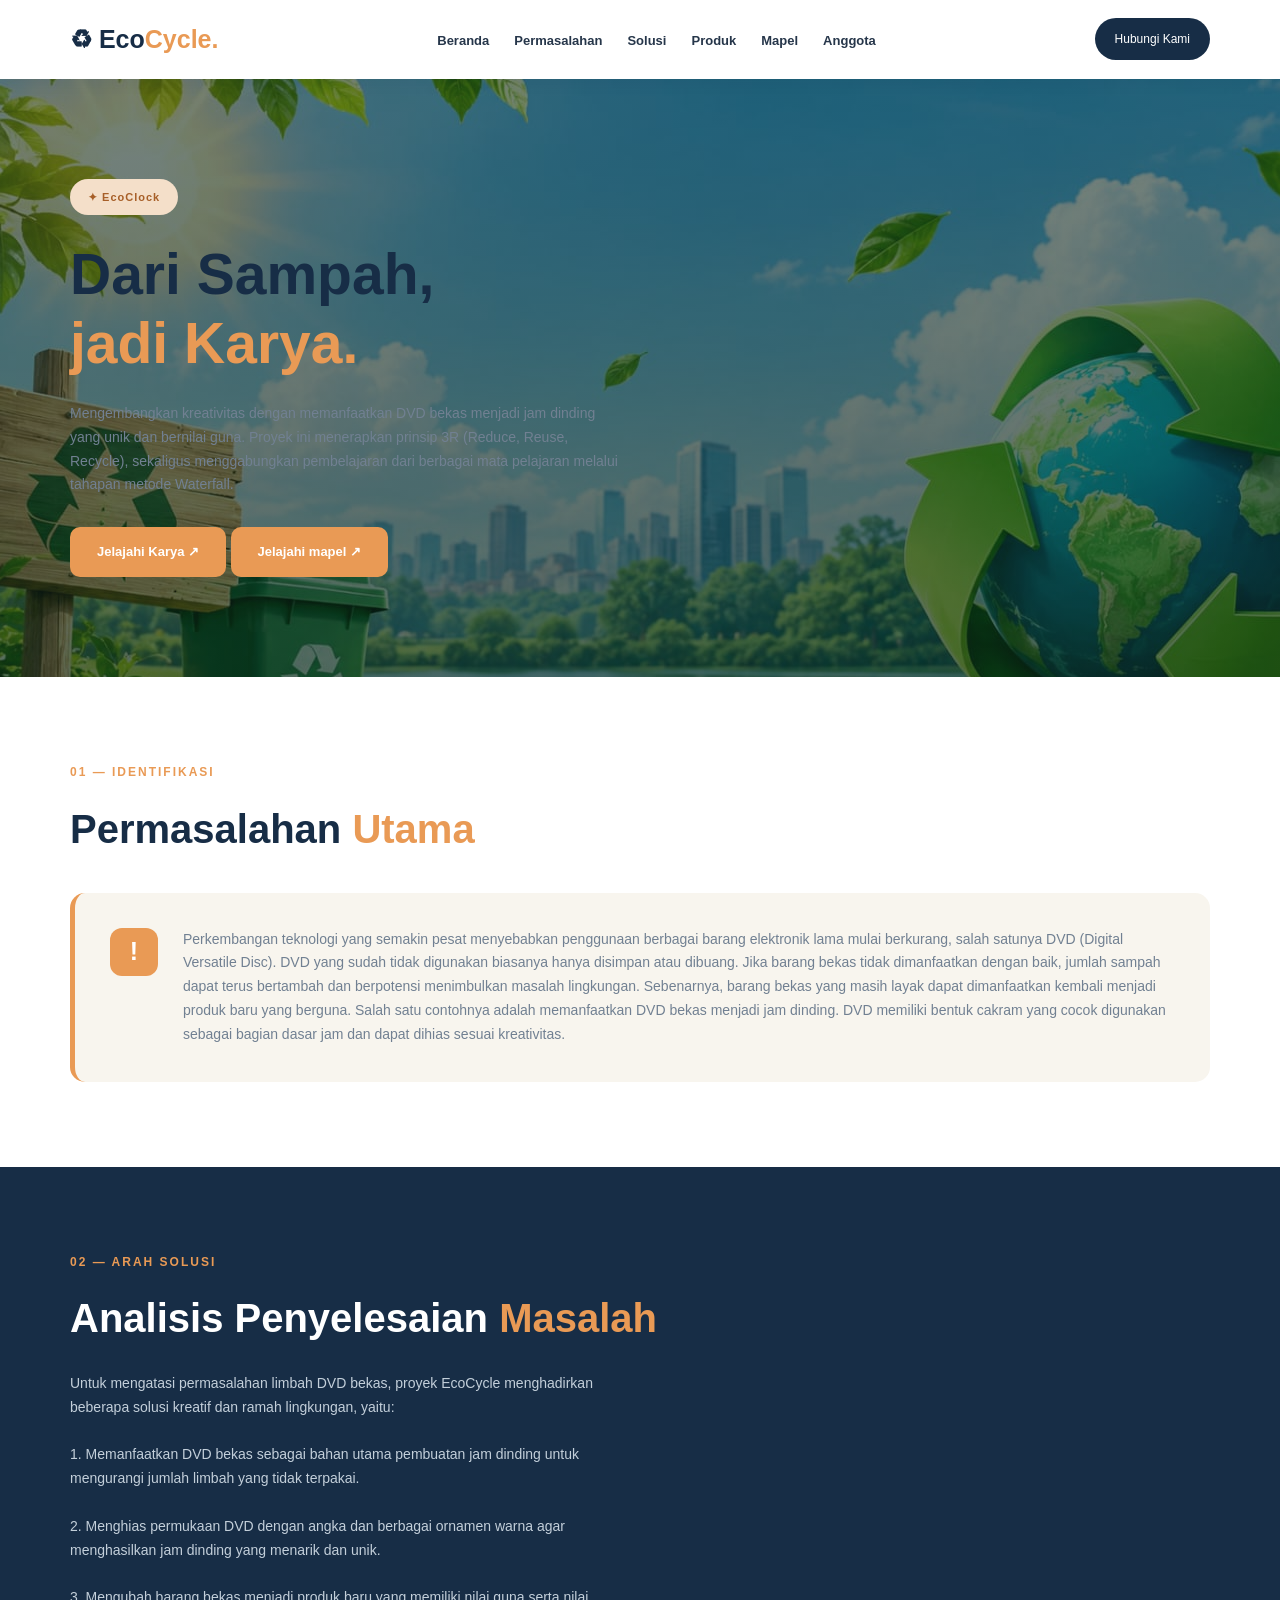
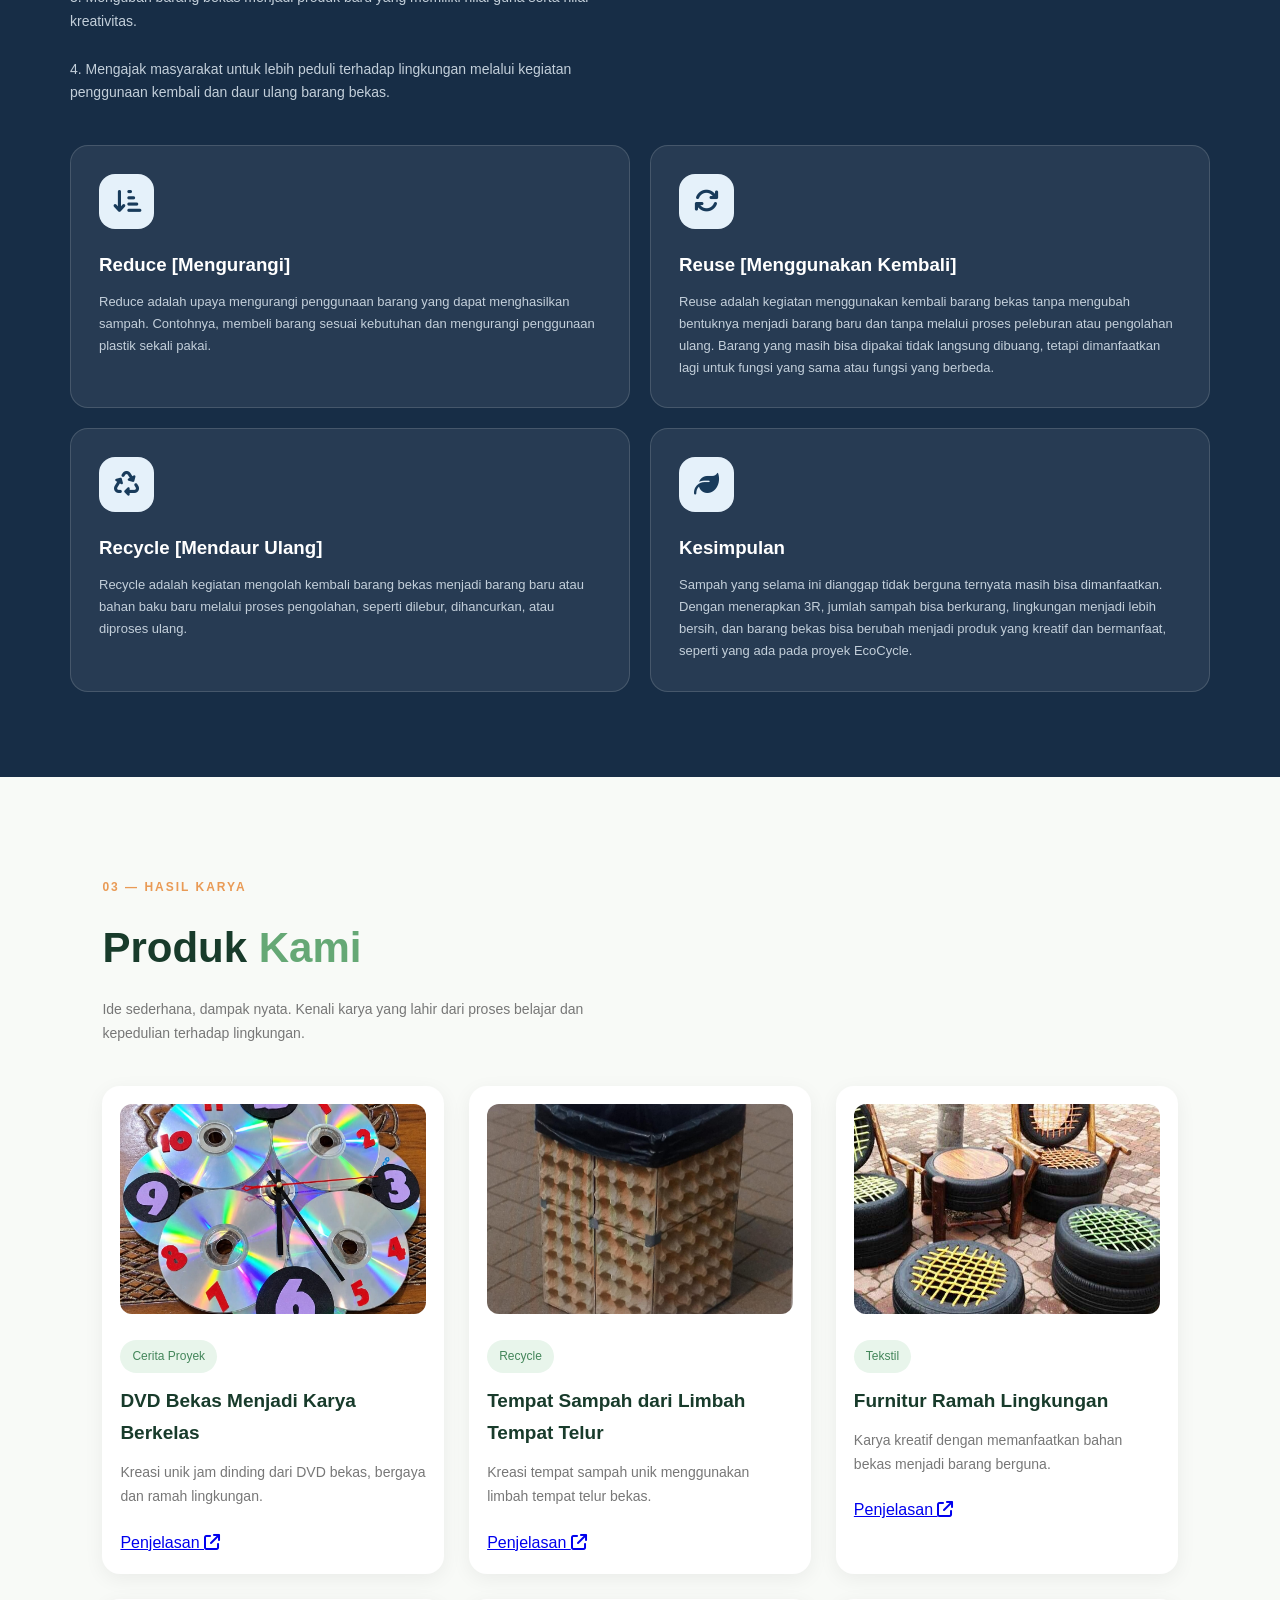
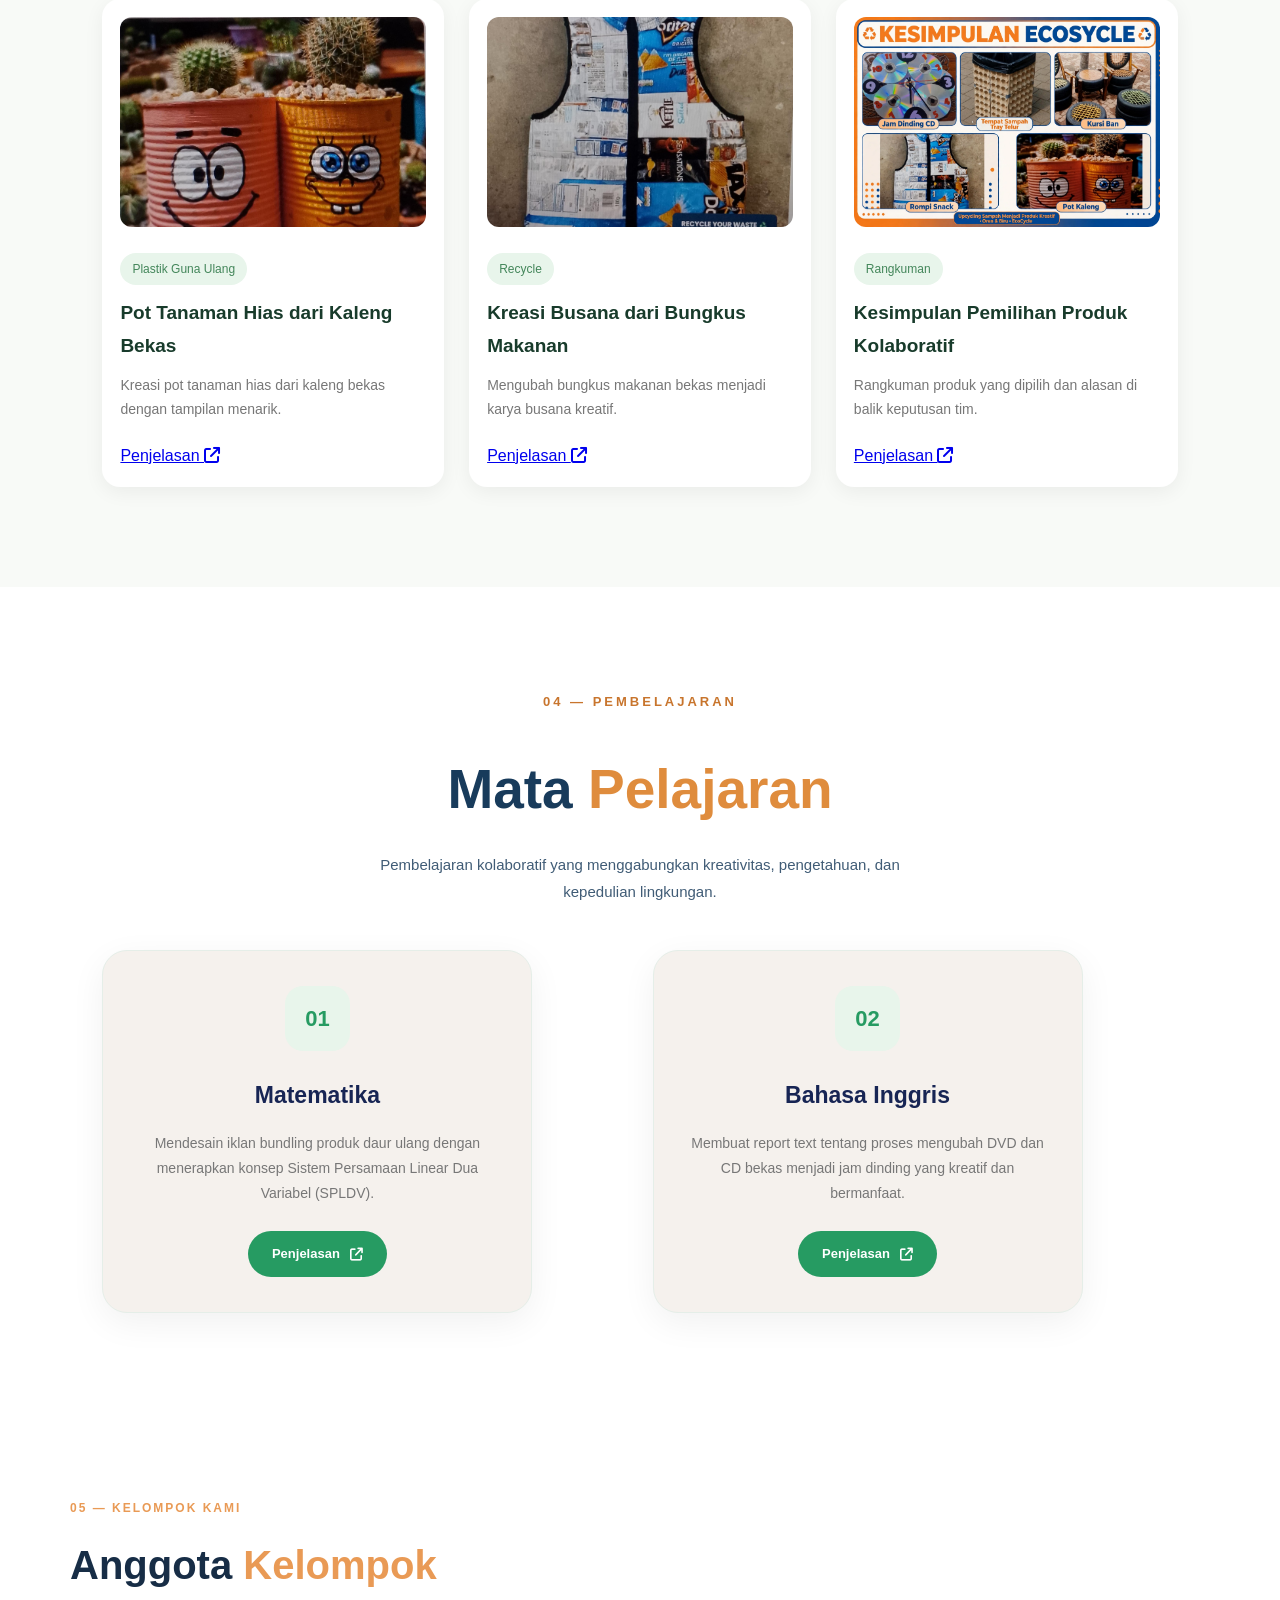
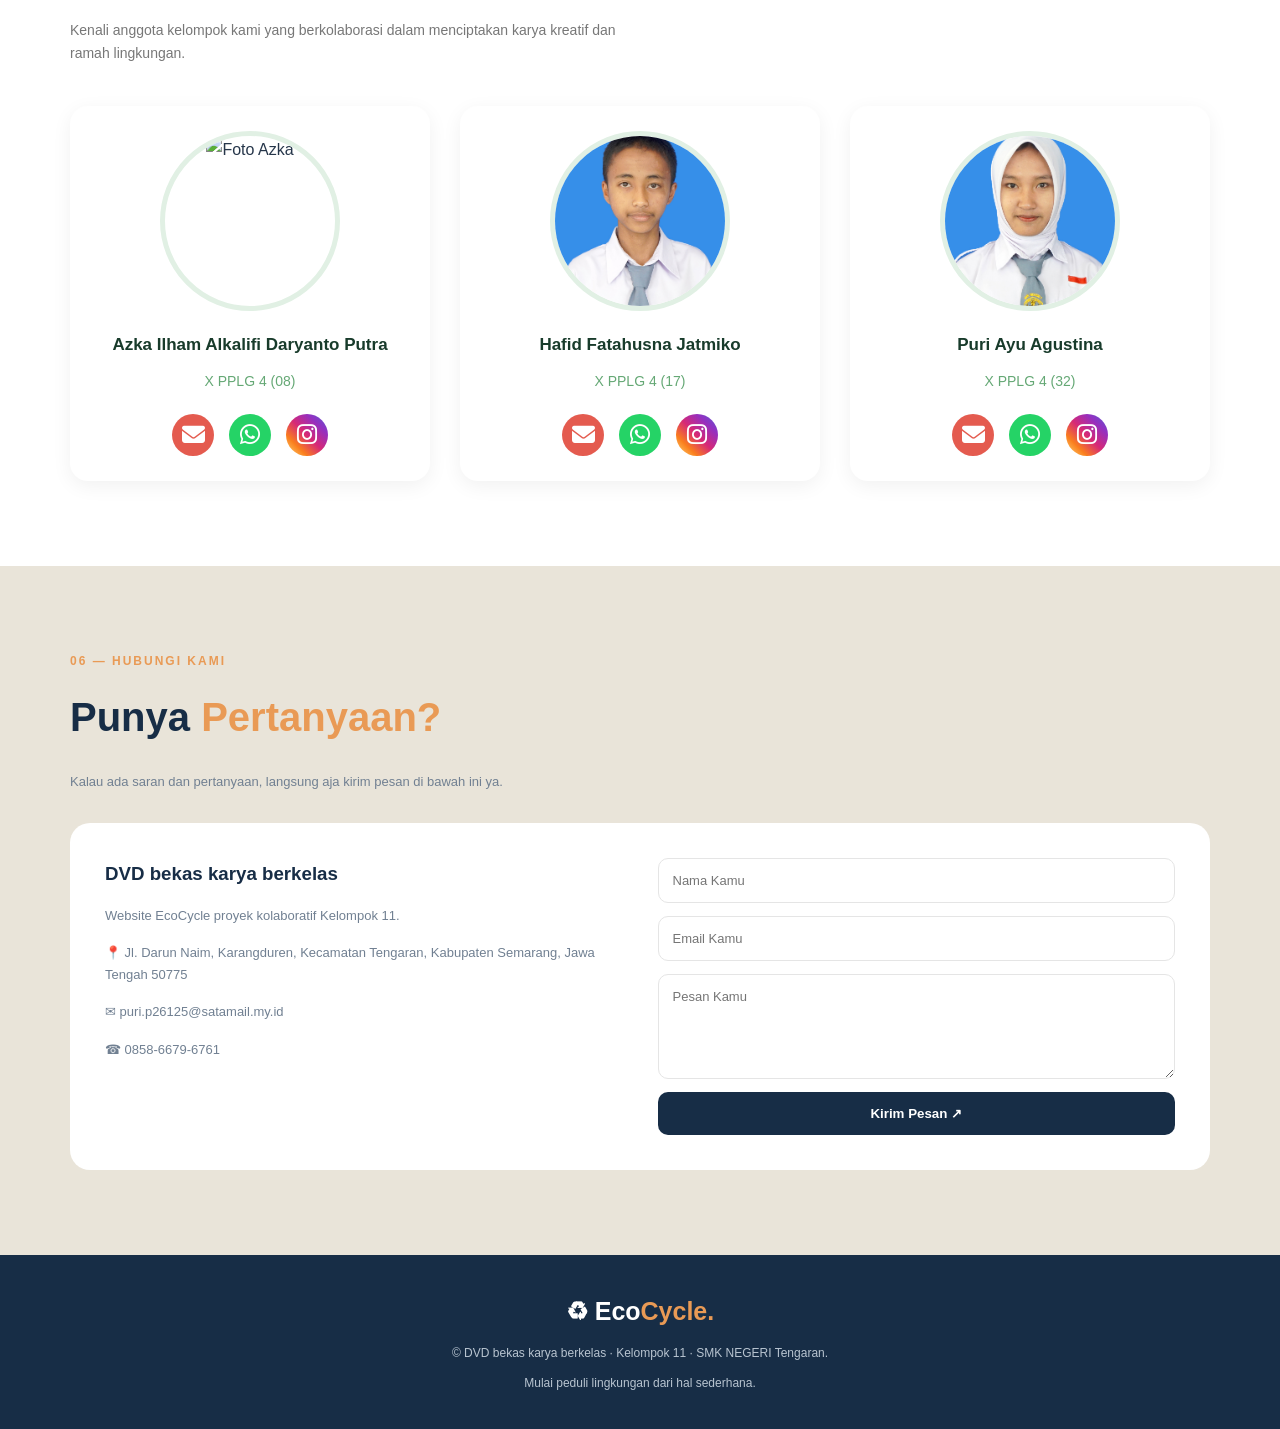
==== index.html @ 14d8d37d "Update index.html" ====
<!DOCTYPE html>
<html lang="en">
<head>
    <meta charset="UTF-8">
    <meta name="viewport" content="width=device-width, initial-scale=1.0">
    <title>Document</title>
</head>
<body background="WhatsApp Image 2026-11-06 at 11.46.19.jpeg" alt="gambar">
   
    <meta charset="UTF-8">
    <meta name="viewport" content="width=device-width, initial-scale=1.0">
    <title>kelompok 11</title>
    <link rel="stylesheet" href="style.css">
</head>

    <!-- NAVBAR -->
    <header>
        <nav class="navbar">
            <a href="#" class="logo">♻ Eco<span>Cycle.</span></a>

            <ul class="nav-links">
                <li><a href="#beranda">Beranda</a></li>
                <li><a href="#masalah">Permasalahan</a></li>
                <li><a href="#solusi">Solusi</a></li>
                <li><a href="#produk">Produk</a></li>
                <li><a href="#mapel">Mapel</a></li>
                <li><a href="#anggota">Anggota</a></li>
            </ul>
            <a href="#kontak" class="nav-button">Hubungi Kami</a>
        </nav>
    </header>

    <!-- HERO -->
    <section class="hero" id="beranda">
        <div class="hero-text">
            <span class="tag">✦ EcoClock</span>

            <h1>Dari Sampah,<br>
                <span>jadi Karya.</span>
            </h1>

            <p>
               Mengembangkan kreativitas dengan memanfaatkan DVD bekas menjadi jam dinding yang unik dan bernilai guna. Proyek ini menerapkan prinsip 3R (Reduce, Reuse, Recycle), sekaligus menggabungkan pembelajaran dari berbagai mata pelajaran melalui tahapan metode Waterfall. 
            </p>

            <a href="#produk" class="main-button">Jelajahi Karya ↗</a>
            <a href="#mapel" class="main-button">Jelajahi mapel ↗</a>
        </div>
    </section>

    <!-- PERMASALAHAN -->
    <section class="problem section" id="masalah">
        <div class="section-label">01 — IDENTIFIKASI</div>
        <h2>Permasalahan <span>Utama</span></h2>

        <div class="problem-box">
        <div class="problem-number">!</div>
            <div>
                <p>
                 Perkembangan teknologi yang semakin pesat menyebabkan penggunaan berbagai barang elektronik lama mulai berkurang, salah satunya DVD (Digital Versatile Disc). DVD yang sudah tidak digunakan biasanya hanya disimpan atau dibuang. Jika barang bekas tidak dimanfaatkan dengan baik, jumlah sampah dapat terus bertambah dan berpotensi menimbulkan masalah lingkungan.
                Sebenarnya, barang bekas yang masih layak dapat dimanfaatkan kembali menjadi produk baru yang berguna. Salah satu contohnya adalah memanfaatkan DVD bekas menjadi jam dinding. DVD memiliki bentuk cakram yang cocok digunakan sebagai bagian dasar jam dan dapat dihias sesuai kreativitas.
                </p>
            </div>
        </div>
    </section>

    

<!-- ANALISIS SOLUSI -->
<section class="solution section" id="solusi">

    <div class="section-label">02 — ARAH SOLUSI</div>

    <h2>Analisis Penyelesaian <span>Masalah</span></h2>

    <p class="section-description">
        Untuk mengatasi permasalahan limbah DVD bekas, proyek EcoCycle
        menghadirkan beberapa solusi kreatif dan ramah lingkungan, yaitu:
        <br><br>

        1. Memanfaatkan DVD bekas sebagai bahan utama pembuatan jam dinding
        untuk mengurangi jumlah limbah yang tidak terpakai.
        <br><br>

        2. Menghias permukaan DVD dengan angka dan berbagai ornamen
        warna agar menghasilkan jam dinding yang menarik dan unik.
        <br><br>

        3. Mengubah barang bekas menjadi produk baru yang memiliki
        nilai guna serta nilai kreativitas.
        <br><br>

        4. Mengajak masyarakat untuk lebih peduli terhadap lingkungan
        melalui kegiatan penggunaan kembali dan daur ulang barang bekas.
    </p>

    <div class="solution-grid">

        <!-- REDUCE -->
        <div class="solution-card">
    <div class="card-icon">
        <i class="fa-solid fa-arrow-down-short-wide"></i>
    </div>

            <h3>Reduce [Mengurangi]</h3>

            <p>
                Reduce adalah upaya mengurangi penggunaan barang
                yang dapat menghasilkan sampah. Contohnya, membeli
                barang sesuai kebutuhan dan mengurangi penggunaan
                plastik sekali pakai.
            </p>
        </div>

        <!-- REUSE -->
        <div class="solution-card">
            <div class="card-icon">
                <i class="fa-solid fa-arrows-rotate"></i>
            </div>

            <h3>Reuse [Menggunakan Kembali]</h3>

            <p>
                Reuse adalah kegiatan menggunakan kembali barang bekas
                tanpa mengubah bentuknya menjadi barang baru dan tanpa
                melalui proses peleburan atau pengolahan ulang.
                Barang yang masih bisa dipakai tidak langsung dibuang,
                tetapi dimanfaatkan lagi untuk fungsi yang sama
                atau fungsi yang berbeda.
            </p>
        </div>

        <!-- RECYCLE -->
        <div class="solution-card">
            <div class="card-icon">
                <i class="fa-solid fa-recycle"></i>
            </div>

            <h3>Recycle [Mendaur Ulang]</h3>

            <p>
                Recycle adalah kegiatan mengolah kembali barang bekas
                menjadi barang baru atau bahan baku baru melalui proses
                pengolahan, seperti dilebur, dihancurkan, atau diproses ulang.
            </p>
        </div>

        <!-- KESIMPULAN -->
        <div class="solution-card">
            <div class="card-icon">
                <i class="fa-solid fa-leaf"></i>
            </div>

            <h3>Kesimpulan</h3>

            <p>
                Sampah yang selama ini dianggap tidak berguna ternyata
                masih bisa dimanfaatkan. Dengan menerapkan 3R, jumlah
                sampah bisa berkurang, lingkungan menjadi lebih bersih,
                dan barang bekas bisa berubah menjadi produk yang kreatif
                dan bermanfaat, seperti yang ada pada proyek EcoCycle.
            </p>
        </div>

    </div>

</section>




<!DOCTYPE html>
<html lang="id">
<head>
    <meta charset="UTF-8">
    <meta name="viewport" content="width=device-width, initial-scale=1.0">

    <title>EcoCycle | Produk Kami</title>

    <link rel="stylesheet" href="style.css">

    <!-- Font Awesome -->
    <link rel="stylesheet" href="https://cdnjs.cloudflare.com/ajax/libs/font-awesome/6.5.0/css/all.min.css">
</head>

<body>

<!-- PRODUK -->
<section class="products section" id="produk">

    <div class="section-label">03 — HASIL KARYA</div>

    <h2>Produk <span>Kami</span></h2>

    <p class="section-description">
        Ide sederhana, dampak nyata. Kenali karya yang lahir
        dari proses belajar dan kepedulian terhadap lingkungan.
    </p>

    <div class="product-grid">

        <!-- PRODUK 1 -->
        <div class="product-card">
            <img src="WhatsApp Image 2026-11-06 at 20.55.05.jpeg" alt="Jam dinding dari DVD bekas">

            <span class="product-category">Cerita Proyek</span>

            <h3>DVD Bekas Menjadi Karya Berkelas</h3>

            <p>
                Kreasi unik jam dinding dari DVD bekas,
                bergaya dan ramah lingkungan.
            </p>

            <a href="jam.html" class="product-link" title="Kunjungi halaman produk">Penjelasan
                <i class="fa-solid fa-arrow-up-right-from-square"></i>
            </a>
        </div>

        <!-- PRODUK 2 -->
        <div class="product-card">
            <img src="WhatsApp Image 2026-11-06 at 20.36.00.jpeg" alt="Tempat sampah dari tempat telur">

            <span class="product-category">Recycle</span>

            <h3>Tempat Sampah dari Limbah Tempat Telur</h3>

            <p>
                Kreasi tempat sampah unik menggunakan
                limbah tempat telur bekas.
            </p>

            <a href="tempat sampah.html" class="product-link" title="Kunjungi halaman produk">Penjelasan
                <i class="fa-solid fa-arrow-up-right-from-square"></i>
            </a>
        </div>

        <!-- PRODUK 3 -->
        <div class="product-card">
            <img src="images/furnitur.jpg" alt="Furnitur dari bahan bekas">

            <span class="product-category">Tekstil</span>

            <h3>Furnitur Ramah Lingkungan</h3>

            <p>
                Karya kreatif dengan memanfaatkan
                bahan bekas menjadi barang berguna.
            </p>

            <a href="furnitur.html" class="product-link" title="Kunjungi halaman produk">Penjelasan
                <i class="fa-solid fa-arrow-up-right-from-square"></i>
            </a>
        </div>

        <!-- PRODUK 4 -->
        <div class="product-card">
            <img src="WhatsApp Image 2026-11-06 at 21.53.34 (1).jpeg" alt="Pot tanaman dari kaleng bekas">

            <span class="product-category">Plastik Guna Ulang</span>

            <h3>Pot Tanaman Hias dari Kaleng Bekas</h3>

            <p>
                Kreasi pot tanaman hias dari kaleng
                bekas dengan tampilan menarik.
            </p>

            <a href="pot tanaman.html" class="product-link" title="Kunjungi halaman produk">Penjelasan
                <i class="fa-solid fa-arrow-up-right-from-square"></i>
            </a>
        </div>

        <!-- PRODUK 5 -->
        <div class="product-card">
            <img src="WhatsApp Image 2026-11-06 at 22.29.59 (1).jpeg" alt="Busana dari bungkus makanan">

            <span class="product-category">Recycle</span>

            <h3>Kreasi Busana dari Bungkus Makanan</h3>

            <p>
                Mengubah bungkus makanan bekas
                menjadi karya busana kreatif.
            </p>

            <a href="busana.html" class="product-link" title="Kunjungi halaman produk">Penjelasan
                <i class="fa-solid fa-arrow-up-right-from-square"></i>
            </a>
        </div>

        <!-- PRODUK 6 -->
        <div class="product-card">
            <img src="images/kesimpulan.jpg" alt="Dokumentasi proyek EcoCycle">

            <span class="product-category">Rangkuman</span>

            <h3>Kesimpulan Pemilihan Produk Kolaboratif</h3>

            <p>
                Rangkuman produk yang dipilih dan
                alasan di balik keputusan tim.
            </p>

            <a href="kesimpulan.html" class="product-link" title="Kunjungi halaman produk">Penjelasan
                <i class="fa-solid fa-arrow-up-right-from-square"></i>
            </a>
        </div>

    </div>
</section>



<!-- MATA PELAJARAN -->
<section class="mapel section" id="mapel">

    <div class="pelajaran-container">

        <!-- HEADING -->
        <div class="heading">
            <span class="subheading">04 — PEMBELAJARAN</span>

            <h1>Mata <span>Pelajaran</span></h1>

            <p>
                Pembelajaran kolaboratif yang menggabungkan
                kreativitas, pengetahuan, dan kepedulian lingkungan.
            </p>
        </div>

        <!-- CARD CONTAINER -->
        <div class="card-container">

            <!-- MATEMATIKA -->
            <div class="mapel-card">

                <div class="mapel-number">01</div>

                <h2>Matematika</h2>

                <p>
                    Mendesain iklan bundling produk daur ulang
                    dengan menerapkan konsep Sistem Persamaan
                    Linear Dua Variabel (SPLDV).
                </p>

                <a href="matematika.html" class="mapel-link">
                    Penjelasan
                    <i class="fa-solid fa-arrow-up-right-from-square"></i>
                </a>

            </div>

            <!-- BAHASA INGGRIS -->
            <div class="mapel-card">

                <div class="mapel-number">02</div>

                <h2>Bahasa Inggris</h2>

                <p>
                    Membuat report text tentang proses mengubah
                    DVD dan CD bekas menjadi jam dinding
                    yang kreatif dan bermanfaat.
                </p>

                <a href="inggris.html" class="mapel-link">
                    Penjelasan
                    <i class="fa-solid fa-arrow-up-right-from-square"></i>
                </a>

            </div>

        </div>

    </div>

</section>


<!-- ANGGOTA -->
<section class="members section" id="anggota">

    <div class="section-label">05 — KELOMPOK KAMI</div>

    <h2>Anggota <span>Kelompok</span></h2>

    <p class="section-description">
        Kenali anggota kelompok kami yang berkolaborasi
        dalam menciptakan karya kreatif dan ramah lingkungan.
    </p>

    <div class="member-grid">

        <!-- ANGGOTA 1 -->
        <div class="member-card">

            <div class="member-photo">
                <img src="./azka.jpg" alt="Foto Azka">
            </div>

            <h3>Azka Ilham Alkalifi Daryanto Putra</h3>
            <p>X PPLG 4 (08)</p>

            <div class="social-links">

                <a href="mailto:azka@gmail.com"
                   class="email"
                   title="Email Azka">
                    <i class="fa-solid fa-envelope"></i>
                </a>

                <a href="https://wa.me/6285641175941"
                   class="whatsapp"
                   title="WhatsApp Azka"
                   target="_blank"
                   rel="noopener noreferrer">
                    <i class="fa-brands fa-whatsapp"></i>
                </a>

                <a href="https://www.instagram.com/akuuaska12?mdxt=YmxzNGJ6Zzh4bXNi"
                   class="instagram"
                   title="Instagram Azka"
                   target="_blank"
                   rel="noopener noreferrer">
                    <i class="fa-brands fa-instagram"></i>
                </a>

            </div>
        </div>


        <!-- ANGGOTA 2 -->
        <div class="member-card">

            <div class="member-photo">
                <img src="images/hafid.JPG" alt="Foto Hafid">
            </div>

            <h3>Hafid Fatahusna Jatmiko</h3>
            <p>X PPLG 4 (17)</p>

            <div class="social-links">

                <a href="mailto:hafid@gmail.com"
                   class="email"
                   title="Email Hafid">
                    <i class="fa-solid fa-envelope"></i>
                </a>

                <a href="https://wa.me/6285859626515"
                   class="whatsapp"
                   title="WhatsApp Hafid"
                   target="_blank"
                   rel="noopener noreferrer">
                    <i class="fa-brands fa-whatsapp"></i>
                </a>

                <a href="https://www.instagram.com/hafidfatahusnajatmiko?exln=MWllY2g5Z2g4djQwbg=="
                   class="instagram"
                   title="Instagram Hafid"
                   target="_blank"
                   rel="noopener noreferrer">
                    <i class="fa-brands fa-instagram"></i>
                </a>

            </div>
        </div>


        <!-- ANGGOTA 3 -->
        <div class="member-card">

            <div class="member-photo">
                <img src="images/puri.JPG" alt="Foto Puri">
            </div>

            <h3>Puri Ayu Agustina</h3>
            <p>X PPLG 4 (32)</p>

            <div class="social-links">

                <a href="mailto:puri@gmail.com"
                   class="email"
                   title="Email Puri">
                    <i class="fa-solid fa-envelope"></i>
                </a>

                <a href="https://wa.me/6285866796761"
                   class="whatsapp"
                   title="WhatsApp Puri"
                   target="_blank"
                   rel="noopener noreferrer">
                    <i class="fa-brands fa-whatsapp"></i>
                </a>

                <a href="https://www.instagram.com/puriiiay?xtok=MWh6dGZkZDZtbDB3eQ=="
                   class="instagram"
                   title="Instagram Puri"
                   target="_blank"
                   rel="noopener noreferrer">
                    <i class="fa-brands fa-instagram"></i>
                </a>

            </div>
        </div>

    </div>
</section>



    <!-- KONTAK -->
    <section class="contact section" id="kontak">
        <div class="section-label">06 — HUBUNGI KAMI</div>
        <h2>Punya <span>Pertanyaan?</span></h2>
        <p>
            Kalau ada saran dan pertanyaan, langsung aja kirim
            pesan di bawah ini ya.
        </p>

        <div class="contact-box">
            <div class="contact-info">
                <h3>DVD bekas karya berkelas</h3>
                <p>Website EcoCycle proyek kolaboratif Kelompok 11.</p>

                <p>📍 Jl. Darun Naim, Karangduren, Kecamatan Tengaran, Kabupaten Semarang, Jawa Tengah 50775</p>
                <p>✉ puri.p26125@satamail.my.id</p>
                <p>☎ 0858-6679-6761</p>
            </div>

            <form id="contactForm">
                <input type="text" placeholder="Nama Kamu" required>
                <input type="email" placeholder="Email Kamu" required>
                <textarea placeholder="Pesan Kamu" rows="5" required></textarea>
                <button type="submit">Kirim Pesan ↗</button>
            </form>
        </div>
    </section>

    <!-- FOOTER -->
    <footer>
        <a href="#" class="logo">♻ Eco<span>Cycle.</span></a>
        <p>© DVD bekas karya berkelas · Kelompok 11 · SMK NEGERI Tengaran.</p>
        <p>Mulai peduli lingkungan dari hal sederhana.</p>
    </footer>

    <script>
        document.getElementById("contactForm").addEventListener("submit", function(e) {
            e.preventDefault();
            alert("Terima kasih! Pesan kamu sudah diisi.");
        });
    </script>

</body>
</html>
---- style.css ----
/* RESET */
* {
    margin: 0;
    padding: 0;
    box-sizing: border-box;
    scroll-behavior: smooth;
}

:root {
    --navy: #172d46;
    --blue: #315b83;
    --orange: #e99a55;
    --cream: #f8f5ee;
    --white: #ffffff;
    --text: #26364a;
    --muted: #718092;
}

body {
  font-family: 'Poppins', sans-serif;

  background:
    linear-gradient(
      rgba(10, 35, 25, 0.55),
      rgba(10, 35, 25, 0.70)
    ),
    url("WhatsApp\ Image\ 2026-11-06\ at\ 11.46.19.jpeg");

  background-size: cover;
  background-position: center;
  background-repeat: no-repeat;
  background-attachment: fixed;

  color: var(--text);
  line-height: 1.7;
}


/* NAVBAR */
header {
    background: var(--white);
    position: sticky;
    top: 0;
    z-index: 100;
    box-shadow: 0 3px 15px #172d4610;
}

.navbar {
    max-width: 1200px;
    margin: auto;
    padding: 18px 30px;
    display: flex;
    align-items: center;
    justify-content: space-between;
}

.logo {
    font-size: 25px;
    font-weight: 800;
    color: var(--navy);
    text-decoration: none;
}

.logo span {
    color: var(--orange);
}

.nav-links {
    display: flex;
    gap: 25px;
    list-style: none;
}

.nav-links a {
    color: var(--text);
    text-decoration: none;
    font-size: 13px;
    font-weight: 600;
    transition: .3s;
}

.nav-links a:hover {
    color: var(--orange);
}

.nav-button {
    background: var(--navy);
    color: white;
    text-decoration: none;
    padding: 11px 20px;
    border-radius: 30px;
    font-size: 12px;
}

/* HERO */
.hero {
    max-width: 1200px;
    margin: auto;
    padding: 100px 30px;
    display: grid;
    grid-template-columns: 1.2fr 1fr;
    align-items: center;
    gap: 50px;
}

.tag {
    display: inline-block;
    background: #f4dfc9;
    color: #a75f28;
    padding: 9px 18px;
    border-radius: 30px;
    font-size: 11px;
    font-weight: 700;
    letter-spacing: 1px;
}

.hero h1 {
    font-size: clamp(35px, 5vw, 57px);
    line-height: 1.2;
    margin: 25px 0;
    color: var(--navy);
    font-weight: 800;
}

.hero h1 span,
.section h2 span {
    color: var(--orange);
}

.hero-text p {
    color: var(--muted);
    max-width: 550px;
    font-size: 14px;
    margin-bottom: 30px;
}

.main-button {
    display: inline-block;
    padding: 14px 27px;
    background: var(--orange);
    color: white;
    text-decoration: none;
    border-radius: 10px;
    font-size: 13px;
    font-weight: 700;
    transition: .3s;
}

.main-button:hover {
    background: var(--navy);
    transform: translateY(-3px);
}

.hero-image {
    height: 350px;
    background: linear-gradient(145deg, #315b83, #172d46);
    border-radius: 35px;
    position: relative;
    display: flex;
    align-items: center;
    justify-content: center;
    overflow: hidden;
}

.image-box {
    text-align: center;
    color: white;
    z-index: 2;
}

.image-icon {
    display: block;
    font-size: 100px;
    margin-bottom: 10px;
}

.image-box h3 {
    font-size: 25px;
}

.image-box p {
    color: #e8d8c7;
    font-size: 13px;
}

.circle {
    position: absolute;
    border-radius: 50%;
    border: 1px solid #ffffff30;
}

.circle-one {
    width: 300px;
    height: 300px;
    top: -120px;
    right: -70px;
}

.circle-two {
    width: 250px;
    height: 250px;
    bottom: -140px;
    left: -60px;
}

/* GENERAL SECTION */
.section {
    padding: 85px 30px;
}

.section-label {
    color: var(--orange);
    font-weight: 800;
    font-size: 12px;
    letter-spacing: 2px;
    margin-bottom: 12px;
}

.section h2 {
    font-size: clamp(28px, 4vw, 40px);
    color: var(--navy);
    margin-bottom: 20px;
}

.problem,
.products,
.members {
    background: var(--white);
}

.problem,
.solution,
.products,
.subjects,
.members,
.contact {
    padding-left: max(30px, calc((100% - 1140px) / 2));
    padding-right: max(30px, calc((100% - 1140px) / 2));
}

/* PROBLEM */
.problem-box {
    display: flex;
    align-items: flex-start;
    gap: 25px;
    background: #f8f5ee;
    padding: 35px;
    border-left: 5px solid var(--orange);
    border-radius: 15px;
    margin-top: 30px;
}

.problem-number {
    background: var(--orange);
    color: white;
    min-width: 48px;
    height: 48px;
    border-radius: 12px;
    display: grid;
    place-items: center;
    font-size: 25px;
    font-weight: 800;
}

.problem-box h3 {
    color: var(--navy);
    margin-bottom: 10px;
}

.problem-box p {
    color: var(--muted);
    font-size: 14px;
}

/* SOLUTION */
.solution {
    background: var(--navy);
}

.solution h2 {
    color: white;
}

.section-description {
    color: var(--muted);
    font-size: 14px;
    max-width: 650px;
    margin-bottom: 35px;
}

.solution .section-description {
    color: #c3cfda;
}

.solution-grid {
    display: grid;
    grid-template-columns: repeat(2, 1fr);
    gap: 20px;
}

.solution-card {
    background: #ffffff12;
    border: 1px solid #ffffff25;
    border-radius: 18px;
    padding: 28px;
    transition: .3s;
}

.solution-card:hover {
    background: #ffffff20;
    transform: translateY(-5px);
}

.card-icon {
    width: 55px;
    height: 55px;
    background: #e99a5530;
    border-radius: 15px;
    display: grid;
    place-items: center;
    font-size: 25px;
    margin-bottom: 20px;
}

.solution-card h3 {
    color: white;
    margin-bottom: 10px;
}

.solution-card p {
    color: #c3cfda;
    font-size: 13px;
}


/* PRODUK */
.products {
    padding: 100px 8%;
    background: #f8faf7;
}

.products h2 {
    font-size: 42px;
    margin: 15px 0;
    color: #183b2b;
}

.products h2 span {
    color: #65a875;
}

.section-description {
    max-width: 550px;
    color: #777;
    line-height: 1.7;
    margin-bottom: 40px;
}

/* GRID PRODUK */
.product-grid {
    display: grid;
    grid-template-columns: repeat(3, 1fr);
    gap: 25px;
}

/* CARD */
.product-card {
    background: white;
    padding: 18px;
    border-radius: 18px;
    overflow: hidden;
    box-shadow: 0 5px 20px rgba(0,0,0,0.06);
    transition: 0.3s ease;
}

.product-card:hover {
    transform: translateY(-8px);
    box-shadow: 0 12px 30px rgba(0,0,0,0.12);
}

/* GAMBAR */
.product-card img {
    width: 100%;
    height: 210px;
    object-fit: cover;
    border-radius: 12px;
    margin-bottom: 18px;
}

/* KATEGORI */
.product-category {
    display: inline-block;
    color: #43865a;
    background: #e8f5eb;
    padding: 6px 12px;
    border-radius: 20px;
    font-size: 12px;
    margin-bottom: 12px;
}

/* JUDUL */
.product-card h3 {
    color: #183b2b;
    font-size: 19px;
    margin-bottom: 12px;
}

/* DESKRIPSI */
.product-card p {
    color: #777;
    font-size: 14px;
    line-height: 1.7;
    margin-bottom: 20px;
}

/* TOMBOL */
.product-button {
    display: inline-block;
    text-decoration: none;
    background: #286b45;
    color: white;
    padding: 11px 20px;
    border-radius: 8px;
    font-size: 14px;
    transition: 0.3s;
}

.product-button:hover {
    background: #17482d;
}

/* RESPONSIVE */
@media (max-width: 900px) {
    .product-grid {
        grid-template-columns: repeat(2, 1fr);
    }
}

@media (max-width: 600px) {
    .product-grid {
        grid-template-columns: 1fr;
    }

    .products h2 {
        font-size: 32px;
    }
}




/* ==============================
   MATA PELAJARAN
============================== */

.mapel {
    width: 100%;
    padding: 100px 8%;
    background: #ffffff;
    position: relative;
}

/* CONTAINER */

.pelajaran-container {
    max-width: 1200px;
    margin: 0 auto;
}

/* HEADING */

.heading {
    text-align: center;
    margin-bottom: 55px;
}

.subheading {
    display: inline-block;
    color: #269b62;
    font-size: 13px;
    font-weight: 700;
    letter-spacing: 2px;
    margin-bottom: 15px;
}

.heading h1 {
    font-size: 42px;
    font-weight: 800;
    margin-bottom: 15px;
    color: #183b2b;
}

.heading h1 span {
    color: #269b62;
}

.heading p {
    max-width: 650px;
    margin: 0 auto;
    color: #777;
    font-size: 15px;
    line-height: 1.8;
}

/* CARD CONTAINER */

.card-container {
    display: flex;
    justify-content: center;
    align-items: stretch;
    gap: 30px;
    flex-wrap: wrap;
}

/* MAPEL CARD */

.mapel-card {
    width: 100%;
    max-width: 430px;
    padding: 40px 35px;
    background: #ffffff;
    border: 1px solid #e5eee8;
    border-radius: 20px;
    text-align: center;
    box-shadow: 0 10px 35px rgba(0, 0, 0, 0.06);
    transition: 0.3s ease;
}

.mapel-card:hover {
    transform: translateY(-8px);
    box-shadow: 0 15px 40px rgba(38, 155, 98, 0.12);
    border-color: #269b62;
}

/* NOMOR CARD */

.mapel-number {
    width: 65px;
    height: 65px;
    display: flex;
    align-items: center;
    justify-content: center;
    margin: 0 auto 25px;
    background: #e8f5eb;
    color: #269b62;
    border-radius: 18px;
    font-size: 22px;
    font-weight: 800;
}

/* JUDUL CARD */

.mapel-card h2 {
    font-size: 23px;
    font-weight: 700;
    margin-bottom: 15px;
    color: #183b2b;
}

/* DESKRIPSI */

.mapel-card p {
    color: #777;
    font-size: 14px;
    line-height: 1.8;
    margin-bottom: 25px;
}

/* TOMBOL */

.mapel-link {
    display: inline-flex;
    align-items: center;
    justify-content: center;
    gap: 10px;
    padding: 12px 24px;
    background: #269b62;
    color: white;
    text-decoration: none;
    border-radius: 30px;
    font-size: 13px;
    font-weight: 600;
    transition: 0.3s ease;
}

.mapel-link:hover {
    background: #187b4b;
    transform: translateY(-3px);
}

/* RESPONSIVE */

@media (max-width: 768px) {

    .mapel {
        padding: 70px 5%;
    }

    .heading h1 {
        font-size: 32px;
    }

    .card-container {
        gap: 20px;
    }

    .mapel-card {
        max-width: 100%;
        padding: 30px 25px;
    }
}

/* RESPONSIVE */

@media (max-width: 768px) {

    .mapel {
        padding: 70px 5%;
    }

    .heading h1 {
        font-size: 32px;
    }

    .card-container {
        gap: 20px;
    }

    .mapel-card {
        max-width: 100%;
        padding: 30px 25px;
    }

}


/* GRID ANGGOTA */
.member-grid {
    display: grid;
    grid-template-columns: repeat(3, 1fr);
    gap: 30px;
}

/* CARD ANGGOTA */
.member-card {
    background: white;
    padding: 25px 20px;
    text-align: center;
    border-radius: 18px;
    box-shadow: 0 5px 20px rgba(0,0,0,0.06);
    transition: 0.3s ease;
}

.member-card:hover {
    transform: translateY(-8px);
    box-shadow: 0 12px 30px rgba(0,0,0,0.12);
}

/* FOTO ANGGOTA */
.member-photo {
    width: 180px;
    height: 180px;
    margin: 0 auto 20px;
    border-radius: 50%;
    overflow: hidden;
    border: 5px solid #e1f0e4;
}

.member-photo img {
    width: 100%;
    height: 100%;
    object-fit: cover;
}

/* NAMA ANGGOTA */
.member-card h3 {
    color: #183b2b;
    font-size: 17px;
    margin-bottom: 10px;
}

/* KELAS */
.member-card p {
    color: #65a875;
    font-size: 14px;
}

/* RESPONSIVE */
@media (max-width: 900px) {
    .member-grid {
        grid-template-columns: repeat(2, 1fr);
    }
}

@media (max-width: 600px) {
    .member-grid {
        grid-template-columns: 1fr;
    }

    .members h2 {
        font-size: 32px;
    }
}


/* SOCIAL MEDIA ANGGOTA */
.social-links {
    display: flex;
    justify-content: center;
    align-items: center;
    gap: 15px;
    margin-top: 20px;
}

.social-links a {
    width: 42px;
    height: 42px;
    display: flex;
    justify-content: center;
    align-items: center;
    border-radius: 50%;
    text-decoration: none;
    font-size: 23px;
    color: white;
    transition: 0.3s ease;
}

/* EMAIL */
.social-links .email {
    background: #e45b4f;
}

/* WHATSAPP */
.social-links .whatsapp {
    background: #25D366;
}

/* INSTAGRAM */
.social-links .instagram {
    background: linear-gradient(
        45deg,
        #feda75,
        #fa7e1e,
        #d62976,
        #962fbf,
        #4f5bd5
    );
}

/* HOVER */
.social-links a:hover {
    transform: translateY(-5px) scale(1.1);
    box-shadow: 0 5px 15px rgba(0,0,0,0.15);
}


/* CONTACT */
.contact {
    background: #e9e4d9;
}

.contact > p {
    color: var(--muted);
    font-size: 13px;
    margin-bottom: 30px;
}

.contact-box {
    background: white;
    border-radius: 20px;
    padding: 35px;
    display: grid;
    grid-template-columns: 1fr 1fr;
    gap: 35px;
}

.contact-info h3 {
    color: var(--navy);
    margin-bottom: 15px;
}

.contact-info p {
    font-size: 13px;
    color: var(--muted);
    margin-bottom: 15px;
}

form {
    display: flex;
    flex-direction: column;
    gap: 13px;
}

form input,
form textarea {
    width: 100%;
    padding: 14px;
    border: 1px solid #e5e5e5;
    border-radius: 10px;
    outline: none;
    font-family: inherit;
    font-size: 13px;
}

form input:focus,
form textarea:focus {
    border-color: var(--orange);
}

form button {
    background: var(--navy);
    color: white;
    border: none;
    border-radius: 10px;
    padding: 14px;
    cursor: pointer;
    font-family: inherit;
    font-weight: 700;
    transition: .3s;
}

form button:hover {
    background: var(--orange);
}

/* FOOTER */
footer {
    background: var(--navy);
    text-align: center;
    padding: 35px 20px;
}

footer .logo {
    color: white;
}

footer p {
    color: #b8c4d0;
    font-size: 12px;
    margin-top: 10px;
}

/* RESPONSIVE HP */
@media (max-width: 768px) {

    .navbar {
        padding: 15px 20px;
        flex-wrap: wrap;
        gap: 15px;
    }

    .nav-links {
        order: 3;
        width: 100%;
        justify-content: center;
        gap: 15px;
        flex-wrap: wrap;
    }

    .nav-links a {
        font-size: 11px;
    }

    .nav-button {
        font-size: 10px;
        padding: 9px 13px;
    }

    .hero {
        grid-template-columns: 1fr;
        padding: 65px 22px;
        gap: 35px;
    }

    .hero-image {
        height: 270px;
    }

    .section {
        padding-top: 65px;
        padding-bottom: 65px;
    }

    .solution-grid,
    .product-grid,
    .subject-grid,
    .member-grid {
        grid-template-columns: 1fr;
    }

    .problem-box {
        padding: 22px;
        gap: 15px;
    }

    .contact-box {
        grid-template-columns: 1fr;
        padding: 25px;
    }

    .image-icon {
        font-size: 75px;
    }
}

@media (min-width: 769px) and (max-width: 1000px) {
    .product-grid {
        grid-template-columns: repeat(2, 1fr);
    }
}
/* BACKGROUND GRADASI */

.pelajaran {
    min-height: 100vh;
    padding: 100px 8%;
    position: relative;
    overflow: hidden;

    background: linear-gradient(
        135deg,
        #fff0d9 0%,
        #f5c99f 25%,
        #b8d8eb 60%,
        #183b5b 100%
    );
}

/* HIASAN BACKGROUND */

.pelajaran::before {
    content: "";
    position: absolute;
    width: 350px;
    height: 350px;
    background: rgba(255,255,255,0.22);
    border-radius: 50%;
    top: -120px;
    right: -80px;
    filter: blur(5px);
}

.pelajaran::after {
    content: "";
    position: absolute;
    width: 300px;
    height: 300px;
    background: rgba(233,149,69,0.25);
    border-radius: 50%;
    bottom: -120px;
    left: -100px;
    filter: blur(5px);
}

.pelajaran-container {
    max-width: 1150px;
    margin: auto;
    position: relative;
    z-index: 1;
}

/* JUDUL */

.heading {
    margin-bottom: 45px;
}

.subheading {
    color: #c8752d;
    font-size: 13px;
    font-weight: 800;
    letter-spacing: 3px;
}

.heading h1 {
    font-size: clamp(38px, 5vw, 55px);
    color: #183b5b;
    margin: 15px 0;
    font-weight: 800;
}

.heading h1 span {
    color: #df8c3d;
}

.heading p {
    max-width: 550px;
    color: #405c76;
    font-size: 15px;
    line-height: 1.8;
}

/* KARTU PELAJARAN */

.card-container {
    display: grid;
    grid-template-columns: repeat(2, 1fr);
    gap: 25px;
}

.card {
    background: rgba(255, 253, 248, 0.96);
    padding: 35px;
    border-radius: 24px;
    border: 1px solid rgba(255,255,255,0.8);
    box-shadow: 0 15px 35px rgba(24,59,91,0.13);
    transition: 0.35s ease;
    position: relative;
    overflow: hidden;
}

.card:hover {
    transform: translateY(-10px);
    box-shadow: 0 22px 40px rgba(24,59,91,0.22);
}

.card::after {
    content: "";
    position: absolute;
    width: 110px;
    height: 110px;
    background: #e5f1fa;
    border-radius: 50%;
    right: -40px;
    bottom: -45px;
}

/* BAGIAN ATAS KARTU */

.card-top {
    display: flex;
    justify-content: space-between;
    align-items: center;
    margin-bottom: 25px;
}

.card-number {
    color: #df8c3d;
    font-size: 38px;
    font-weight: 800;
}

.card-icon {
    width: 55px;
    height: 55px;
    display: grid;
    place-items: center;
    background: #e5f1fa;
    color: #183b5b;
    border-radius: 16px;
    font-size: 25px;
    font-weight: 800;
}

/* ISI KARTU */

.card h2 {
    color: #183b5b;
    font-size: 23px;
    margin-bottom: 12px;
}

.card p {
    color: #687987;
    font-size: 14px;
    line-height: 1.9;
    min-height: 80px;
}

/* LINK KARTU */

.card-link {
    display: inline-flex;
    align-items: center;
    gap: 12px;
    margin-top: 20px;
    color: #c8752d;
    text-decoration: none;
    font-weight: 800;
    font-size: 14px;
    position: relative;
    z-index: 2;
    transition: 0.3s;
}

.card-link span {
    font-size: 21px;
    color: #183b5b;
}

.card-link:hover {
    color: #183b5b;
    gap: 18px;
}

/* RESPONSIVE HP */

@media (max-width: 700px) {
    .pelajaran {
        padding: 65px 20px;
    }

    .card-container {
        grid-template-columns: 1fr;
    }

    .card {
        padding: 27px;
    }

    .heading h1 {
        font-size: 38px;
    }

    .card p {
        min-height: auto;
    }
}
.mapel-container {
    display: grid;
    grid-template-columns: repeat(2, 1fr);
    gap: 25px;
    width: 90%;
    margin: auto;
    align-items: stretch;
}

.mapel-card {
    background: #f5f1ed;
    padding: 35px;
    border-radius: 25px;
    min-height: 350px;
}

.mapel-card h1 {
    color: #d97706;
    font-size: 55px;
}

.mapel-card h2 {
    color: #172554;
}
#Kolaborasi {
    display: grid !important;
    grid-template-columns: repeat(2, minmax(0, 1fr)) !important;
    gap: 25px;
    align-items: stretch;
    width: 100%;
}

#Kolaborasi .mapel-card {
    width: 100% !important;
    box-sizing: border-box;
    margin: 0;
}
---- style.css ----
/* RESET */
* {
    margin: 0;
    padding: 0;
    box-sizing: border-box;
    scroll-behavior: smooth;
}

:root {
    --navy: #172d46;
    --blue: #315b83;
    --orange: #e99a55;
    --cream: #f8f5ee;
    --white: #ffffff;
    --text: #26364a;
    --muted: #718092;
}

body {
  font-family: 'Poppins', sans-serif;

  background:
    linear-gradient(
      rgba(10, 35, 25, 0.55),
      rgba(10, 35, 25, 0.70)
    ),
    url("WhatsApp\ Image\ 2026-11-06\ at\ 11.46.19.jpeg");

  background-size: cover;
  background-position: center;
  background-repeat: no-repeat;
  background-attachment: fixed;

  color: var(--text);
  line-height: 1.7;
}


/* NAVBAR */
header {
    background: var(--white);
    position: sticky;
    top: 0;
    z-index: 100;
    box-shadow: 0 3px 15px #172d4610;
}

.navbar {
    max-width: 1200px;
    margin: auto;
    padding: 18px 30px;
    display: flex;
    align-items: center;
    justify-content: space-between;
}

.logo {
    font-size: 25px;
    font-weight: 800;
    color: var(--navy);
    text-decoration: none;
}

.logo span {
    color: var(--orange);
}

.nav-links {
    display: flex;
    gap: 25px;
    list-style: none;
}

.nav-links a {
    color: var(--text);
    text-decoration: none;
    font-size: 13px;
    font-weight: 600;
    transition: .3s;
}

.nav-links a:hover {
    color: var(--orange);
}

.nav-button {
    background: var(--navy);
    color: white;
    text-decoration: none;
    padding: 11px 20px;
    border-radius: 30px;
    font-size: 12px;
}

/* HERO */
.hero {
    max-width: 1200px;
    margin: auto;
    padding: 100px 30px;
    display: grid;
    grid-template-columns: 1.2fr 1fr;
    align-items: center;
    gap: 50px;
}

.tag {
    display: inline-block;
    background: #f4dfc9;
    color: #a75f28;
    padding: 9px 18px;
    border-radius: 30px;
    font-size: 11px;
    font-weight: 700;
    letter-spacing: 1px;
}

.hero h1 {
    font-size: clamp(35px, 5vw, 57px);
    line-height: 1.2;
    margin: 25px 0;
    color: var(--navy);
    font-weight: 800;
}

.hero h1 span,
.section h2 span {
    color: var(--orange);
}

.hero-text p {
    color: var(--muted);
    max-width: 550px;
    font-size: 14px;
    margin-bottom: 30px;
}

.main-button {
    display: inline-block;
    padding: 14px 27px;
    background: var(--orange);
    color: white;
    text-decoration: none;
    border-radius: 10px;
    font-size: 13px;
    font-weight: 700;
    transition: .3s;
}

.main-button:hover {
    background: var(--navy);
    transform: translateY(-3px);
}

.hero-image {
    height: 350px;
    background: linear-gradient(145deg, #315b83, #172d46);
    border-radius: 35px;
    position: relative;
    display: flex;
    align-items: center;
    justify-content: center;
    overflow: hidden;
}

.image-box {
    text-align: center;
    color: white;
    z-index: 2;
}

.image-icon {
    display: block;
    font-size: 100px;
    margin-bottom: 10px;
}

.image-box h3 {
    font-size: 25px;
}

.image-box p {
    color: #e8d8c7;
    font-size: 13px;
}

.circle {
    position: absolute;
    border-radius: 50%;
    border: 1px solid #ffffff30;
}

.circle-one {
    width: 300px;
    height: 300px;
    top: -120px;
    right: -70px;
}

.circle-two {
    width: 250px;
    height: 250px;
    bottom: -140px;
    left: -60px;
}

/* GENERAL SECTION */
.section {
    padding: 85px 30px;
}

.section-label {
    color: var(--orange);
    font-weight: 800;
    font-size: 12px;
    letter-spacing: 2px;
    margin-bottom: 12px;
}

.section h2 {
    font-size: clamp(28px, 4vw, 40px);
    color: var(--navy);
    margin-bottom: 20px;
}

.problem,
.products,
.members {
    background: var(--white);
}

.problem,
.solution,
.products,
.subjects,
.members,
.contact {
    padding-left: max(30px, calc((100% - 1140px) / 2));
    padding-right: max(30px, calc((100% - 1140px) / 2));
}

/* PROBLEM */
.problem-box {
    display: flex;
    align-items: flex-start;
    gap: 25px;
    background: #f8f5ee;
    padding: 35px;
    border-left: 5px solid var(--orange);
    border-radius: 15px;
    margin-top: 30px;
}

.problem-number {
    background: var(--orange);
    color: white;
    min-width: 48px;
    height: 48px;
    border-radius: 12px;
    display: grid;
    place-items: center;
    font-size: 25px;
    font-weight: 800;
}

.problem-box h3 {
    color: var(--navy);
    margin-bottom: 10px;
}

.problem-box p {
    color: var(--muted);
    font-size: 14px;
}

/* SOLUTION */
.solution {
    background: var(--navy);
}

.solution h2 {
    color: white;
}

.section-description {
    color: var(--muted);
    font-size: 14px;
    max-width: 650px;
    margin-bottom: 35px;
}

.solution .section-description {
    color: #c3cfda;
}

.solution-grid {
    display: grid;
    grid-template-columns: repeat(2, 1fr);
    gap: 20px;
}

.solution-card {
    background: #ffffff12;
    border: 1px solid #ffffff25;
    border-radius: 18px;
    padding: 28px;
    transition: .3s;
}

.solution-card:hover {
    background: #ffffff20;
    transform: translateY(-5px);
}

.card-icon {
    width: 55px;
    height: 55px;
    background: #e99a5530;
    border-radius: 15px;
    display: grid;
    place-items: center;
    font-size: 25px;
    margin-bottom: 20px;
}

.solution-card h3 {
    color: white;
    margin-bottom: 10px;
}

.solution-card p {
    color: #c3cfda;
    font-size: 13px;
}


/* PRODUK */
.products {
    padding: 100px 8%;
    background: #f8faf7;
}

.products h2 {
    font-size: 42px;
    margin: 15px 0;
    color: #183b2b;
}

.products h2 span {
    color: #65a875;
}

.section-description {
    max-width: 550px;
    color: #777;
    line-height: 1.7;
    margin-bottom: 40px;
}

/* GRID PRODUK */
.product-grid {
    display: grid;
    grid-template-columns: repeat(3, 1fr);
    gap: 25px;
}

/* CARD */
.product-card {
    background: white;
    padding: 18px;
    border-radius: 18px;
    overflow: hidden;
    box-shadow: 0 5px 20px rgba(0,0,0,0.06);
    transition: 0.3s ease;
}

.product-card:hover {
    transform: translateY(-8px);
    box-shadow: 0 12px 30px rgba(0,0,0,0.12);
}

/* GAMBAR */
.product-card img {
    width: 100%;
    height: 210px;
    object-fit: cover;
    border-radius: 12px;
    margin-bottom: 18px;
}

/* KATEGORI */
.product-category {
    display: inline-block;
    color: #43865a;
    background: #e8f5eb;
    padding: 6px 12px;
    border-radius: 20px;
    font-size: 12px;
    margin-bottom: 12px;
}

/* JUDUL */
.product-card h3 {
    color: #183b2b;
    font-size: 19px;
    margin-bottom: 12px;
}

/* DESKRIPSI */
.product-card p {
    color: #777;
    font-size: 14px;
    line-height: 1.7;
    margin-bottom: 20px;
}

/* TOMBOL */
.product-button {
    display: inline-block;
    text-decoration: none;
    background: #286b45;
    color: white;
    padding: 11px 20px;
    border-radius: 8px;
    font-size: 14px;
    transition: 0.3s;
}

.product-button:hover {
    background: #17482d;
}

/* RESPONSIVE */
@media (max-width: 900px) {
    .product-grid {
        grid-template-columns: repeat(2, 1fr);
    }
}

@media (max-width: 600px) {
    .product-grid {
        grid-template-columns: 1fr;
    }

    .products h2 {
        font-size: 32px;
    }
}




/* ==============================
   MATA PELAJARAN
============================== */

.mapel {
    width: 100%;
    padding: 100px 8%;
    background: #ffffff;
    position: relative;
}

/* CONTAINER */

.pelajaran-container {
    max-width: 1200px;
    margin: 0 auto;
}

/* HEADING */

.heading {
    text-align: center;
    margin-bottom: 55px;
}

.subheading {
    display: inline-block;
    color: #269b62;
    font-size: 13px;
    font-weight: 700;
    letter-spacing: 2px;
    margin-bottom: 15px;
}

.heading h1 {
    font-size: 42px;
    font-weight: 800;
    margin-bottom: 15px;
    color: #183b2b;
}

.heading h1 span {
    color: #269b62;
}

.heading p {
    max-width: 650px;
    margin: 0 auto;
    color: #777;
    font-size: 15px;
    line-height: 1.8;
}

/* CARD CONTAINER */

.card-container {
    display: flex;
    justify-content: center;
    align-items: stretch;
    gap: 30px;
    flex-wrap: wrap;
}

/* MAPEL CARD */

.mapel-card {
    width: 100%;
    max-width: 430px;
    padding: 40px 35px;
    background: #ffffff;
    border: 1px solid #e5eee8;
    border-radius: 20px;
    text-align: center;
    box-shadow: 0 10px 35px rgba(0, 0, 0, 0.06);
    transition: 0.3s ease;
}

.mapel-card:hover {
    transform: translateY(-8px);
    box-shadow: 0 15px 40px rgba(38, 155, 98, 0.12);
    border-color: #269b62;
}

/* NOMOR CARD */

.mapel-number {
    width: 65px;
    height: 65px;
    display: flex;
    align-items: center;
    justify-content: center;
    margin: 0 auto 25px;
    background: #e8f5eb;
    color: #269b62;
    border-radius: 18px;
    font-size: 22px;
    font-weight: 800;
}

/* JUDUL CARD */

.mapel-card h2 {
    font-size: 23px;
    font-weight: 700;
    margin-bottom: 15px;
    color: #183b2b;
}

/* DESKRIPSI */

.mapel-card p {
    color: #777;
    font-size: 14px;
    line-height: 1.8;
    margin-bottom: 25px;
}

/* TOMBOL */

.mapel-link {
    display: inline-flex;
    align-items: center;
    justify-content: center;
    gap: 10px;
    padding: 12px 24px;
    background: #269b62;
    color: white;
    text-decoration: none;
    border-radius: 30px;
    font-size: 13px;
    font-weight: 600;
    transition: 0.3s ease;
}

.mapel-link:hover {
    background: #187b4b;
    transform: translateY(-3px);
}

/* RESPONSIVE */

@media (max-width: 768px) {

    .mapel {
        padding: 70px 5%;
    }

    .heading h1 {
        font-size: 32px;
    }

    .card-container {
        gap: 20px;
    }

    .mapel-card {
        max-width: 100%;
        padding: 30px 25px;
    }
}

/* RESPONSIVE */

@media (max-width: 768px) {

    .mapel {
        padding: 70px 5%;
    }

    .heading h1 {
        font-size: 32px;
    }

    .card-container {
        gap: 20px;
    }

    .mapel-card {
        max-width: 100%;
        padding: 30px 25px;
    }

}


/* GRID ANGGOTA */
.member-grid {
    display: grid;
    grid-template-columns: repeat(3, 1fr);
    gap: 30px;
}

/* CARD ANGGOTA */
.member-card {
    background: white;
    padding: 25px 20px;
    text-align: center;
    border-radius: 18px;
    box-shadow: 0 5px 20px rgba(0,0,0,0.06);
    transition: 0.3s ease;
}

.member-card:hover {
    transform: translateY(-8px);
    box-shadow: 0 12px 30px rgba(0,0,0,0.12);
}

/* FOTO ANGGOTA */
.member-photo {
    width: 180px;
    height: 180px;
    margin: 0 auto 20px;
    border-radius: 50%;
    overflow: hidden;
    border: 5px solid #e1f0e4;
}

.member-photo img {
    width: 100%;
    height: 100%;
    object-fit: cover;
}

/* NAMA ANGGOTA */
.member-card h3 {
    color: #183b2b;
    font-size: 17px;
    margin-bottom: 10px;
}

/* KELAS */
.member-card p {
    color: #65a875;
    font-size: 14px;
}

/* RESPONSIVE */
@media (max-width: 900px) {
    .member-grid {
        grid-template-columns: repeat(2, 1fr);
    }
}

@media (max-width: 600px) {
    .member-grid {
        grid-template-columns: 1fr;
    }

    .members h2 {
        font-size: 32px;
    }
}


/* SOCIAL MEDIA ANGGOTA */
.social-links {
    display: flex;
    justify-content: center;
    align-items: center;
    gap: 15px;
    margin-top: 20px;
}

.social-links a {
    width: 42px;
    height: 42px;
    display: flex;
    justify-content: center;
    align-items: center;
    border-radius: 50%;
    text-decoration: none;
    font-size: 23px;
    color: white;
    transition: 0.3s ease;
}

/* EMAIL */
.social-links .email {
    background: #e45b4f;
}

/* WHATSAPP */
.social-links .whatsapp {
    background: #25D366;
}

/* INSTAGRAM */
.social-links .instagram {
    background: linear-gradient(
        45deg,
        #feda75,
        #fa7e1e,
        #d62976,
        #962fbf,
        #4f5bd5
    );
}

/* HOVER */
.social-links a:hover {
    transform: translateY(-5px) scale(1.1);
    box-shadow: 0 5px 15px rgba(0,0,0,0.15);
}


/* CONTACT */
.contact {
    background: #e9e4d9;
}

.contact > p {
    color: var(--muted);
    font-size: 13px;
    margin-bottom: 30px;
}

.contact-box {
    background: white;
    border-radius: 20px;
    padding: 35px;
    display: grid;
    grid-template-columns: 1fr 1fr;
    gap: 35px;
}

.contact-info h3 {
    color: var(--navy);
    margin-bottom: 15px;
}

.contact-info p {
    font-size: 13px;
    color: var(--muted);
    margin-bottom: 15px;
}

form {
    display: flex;
    flex-direction: column;
    gap: 13px;
}

form input,
form textarea {
    width: 100%;
    padding: 14px;
    border: 1px solid #e5e5e5;
    border-radius: 10px;
    outline: none;
    font-family: inherit;
    font-size: 13px;
}

form input:focus,
form textarea:focus {
    border-color: var(--orange);
}

form button {
    background: var(--navy);
    color: white;
    border: none;
    border-radius: 10px;
    padding: 14px;
    cursor: pointer;
    font-family: inherit;
    font-weight: 700;
    transition: .3s;
}

form button:hover {
    background: var(--orange);
}

/* FOOTER */
footer {
    background: var(--navy);
    text-align: center;
    padding: 35px 20px;
}

footer .logo {
    color: white;
}

footer p {
    color: #b8c4d0;
    font-size: 12px;
    margin-top: 10px;
}

/* RESPONSIVE HP */
@media (max-width: 768px) {

    .navbar {
        padding: 15px 20px;
        flex-wrap: wrap;
        gap: 15px;
    }

    .nav-links {
        order: 3;
        width: 100%;
        justify-content: center;
        gap: 15px;
        flex-wrap: wrap;
    }

    .nav-links a {
        font-size: 11px;
    }

    .nav-button {
        font-size: 10px;
        padding: 9px 13px;
    }

    .hero {
        grid-template-columns: 1fr;
        padding: 65px 22px;
        gap: 35px;
    }

    .hero-image {
        height: 270px;
    }

    .section {
        padding-top: 65px;
        padding-bottom: 65px;
    }

    .solution-grid,
    .product-grid,
    .subject-grid,
    .member-grid {
        grid-template-columns: 1fr;
    }

    .problem-box {
        padding: 22px;
        gap: 15px;
    }

    .contact-box {
        grid-template-columns: 1fr;
        padding: 25px;
    }

    .image-icon {
        font-size: 75px;
    }
}

@media (min-width: 769px) and (max-width: 1000px) {
    .product-grid {
        grid-template-columns: repeat(2, 1fr);
    }
}
/* BACKGROUND GRADASI */

.pelajaran {
    min-height: 100vh;
    padding: 100px 8%;
    position: relative;
    overflow: hidden;

    background: linear-gradient(
        135deg,
        #fff0d9 0%,
        #f5c99f 25%,
        #b8d8eb 60%,
        #183b5b 100%
    );
}

/* HIASAN BACKGROUND */

.pelajaran::before {
    content: "";
    position: absolute;
    width: 350px;
    height: 350px;
    background: rgba(255,255,255,0.22);
    border-radius: 50%;
    top: -120px;
    right: -80px;
    filter: blur(5px);
}

.pelajaran::after {
    content: "";
    position: absolute;
    width: 300px;
    height: 300px;
    background: rgba(233,149,69,0.25);
    border-radius: 50%;
    bottom: -120px;
    left: -100px;
    filter: blur(5px);
}

.pelajaran-container {
    max-width: 1150px;
    margin: auto;
    position: relative;
    z-index: 1;
}

/* JUDUL */

.heading {
    margin-bottom: 45px;
}

.subheading {
    color: #c8752d;
    font-size: 13px;
    font-weight: 800;
    letter-spacing: 3px;
}

.heading h1 {
    font-size: clamp(38px, 5vw, 55px);
    color: #183b5b;
    margin: 15px 0;
    font-weight: 800;
}

.heading h1 span {
    color: #df8c3d;
}

.heading p {
    max-width: 550px;
    color: #405c76;
    font-size: 15px;
    line-height: 1.8;
}

/* KARTU PELAJARAN */

.card-container {
    display: grid;
    grid-template-columns: repeat(2, 1fr);
    gap: 25px;
}

.card {
    background: rgba(255, 253, 248, 0.96);
    padding: 35px;
    border-radius: 24px;
    border: 1px solid rgba(255,255,255,0.8);
    box-shadow: 0 15px 35px rgba(24,59,91,0.13);
    transition: 0.35s ease;
    position: relative;
    overflow: hidden;
}

.card:hover {
    transform: translateY(-10px);
    box-shadow: 0 22px 40px rgba(24,59,91,0.22);
}

.card::after {
    content: "";
    position: absolute;
    width: 110px;
    height: 110px;
    background: #e5f1fa;
    border-radius: 50%;
    right: -40px;
    bottom: -45px;
}

/* BAGIAN ATAS KARTU */

.card-top {
    display: flex;
    justify-content: space-between;
    align-items: center;
    margin-bottom: 25px;
}

.card-number {
    color: #df8c3d;
    font-size: 38px;
    font-weight: 800;
}

.card-icon {
    width: 55px;
    height: 55px;
    display: grid;
    place-items: center;
    background: #e5f1fa;
    color: #183b5b;
    border-radius: 16px;
    font-size: 25px;
    font-weight: 800;
}

/* ISI KARTU */

.card h2 {
    color: #183b5b;
    font-size: 23px;
    margin-bottom: 12px;
}

.card p {
    color: #687987;
    font-size: 14px;
    line-height: 1.9;
    min-height: 80px;
}

/* LINK KARTU */

.card-link {
    display: inline-flex;
    align-items: center;
    gap: 12px;
    margin-top: 20px;
    color: #c8752d;
    text-decoration: none;
    font-weight: 800;
    font-size: 14px;
    position: relative;
    z-index: 2;
    transition: 0.3s;
}

.card-link span {
    font-size: 21px;
    color: #183b5b;
}

.card-link:hover {
    color: #183b5b;
    gap: 18px;
}

/* RESPONSIVE HP */

@media (max-width: 700px) {
    .pelajaran {
        padding: 65px 20px;
    }

    .card-container {
        grid-template-columns: 1fr;
    }

    .card {
        padding: 27px;
    }

    .heading h1 {
        font-size: 38px;
    }

    .card p {
        min-height: auto;
    }
}
.mapel-container {
    display: grid;
    grid-template-columns: repeat(2, 1fr);
    gap: 25px;
    width: 90%;
    margin: auto;
    align-items: stretch;
}

.mapel-card {
    background: #f5f1ed;
    padding: 35px;
    border-radius: 25px;
    min-height: 350px;
}

.mapel-card h1 {
    color: #d97706;
    font-size: 55px;
}

.mapel-card h2 {
    color: #172554;
}
#Kolaborasi {
    display: grid !important;
    grid-template-columns: repeat(2, minmax(0, 1fr)) !important;
    gap: 25px;
    align-items: stretch;
    width: 100%;
}

#Kolaborasi .mapel-card {
    width: 100% !important;
    box-sizing: border-box;
    margin: 0;
}
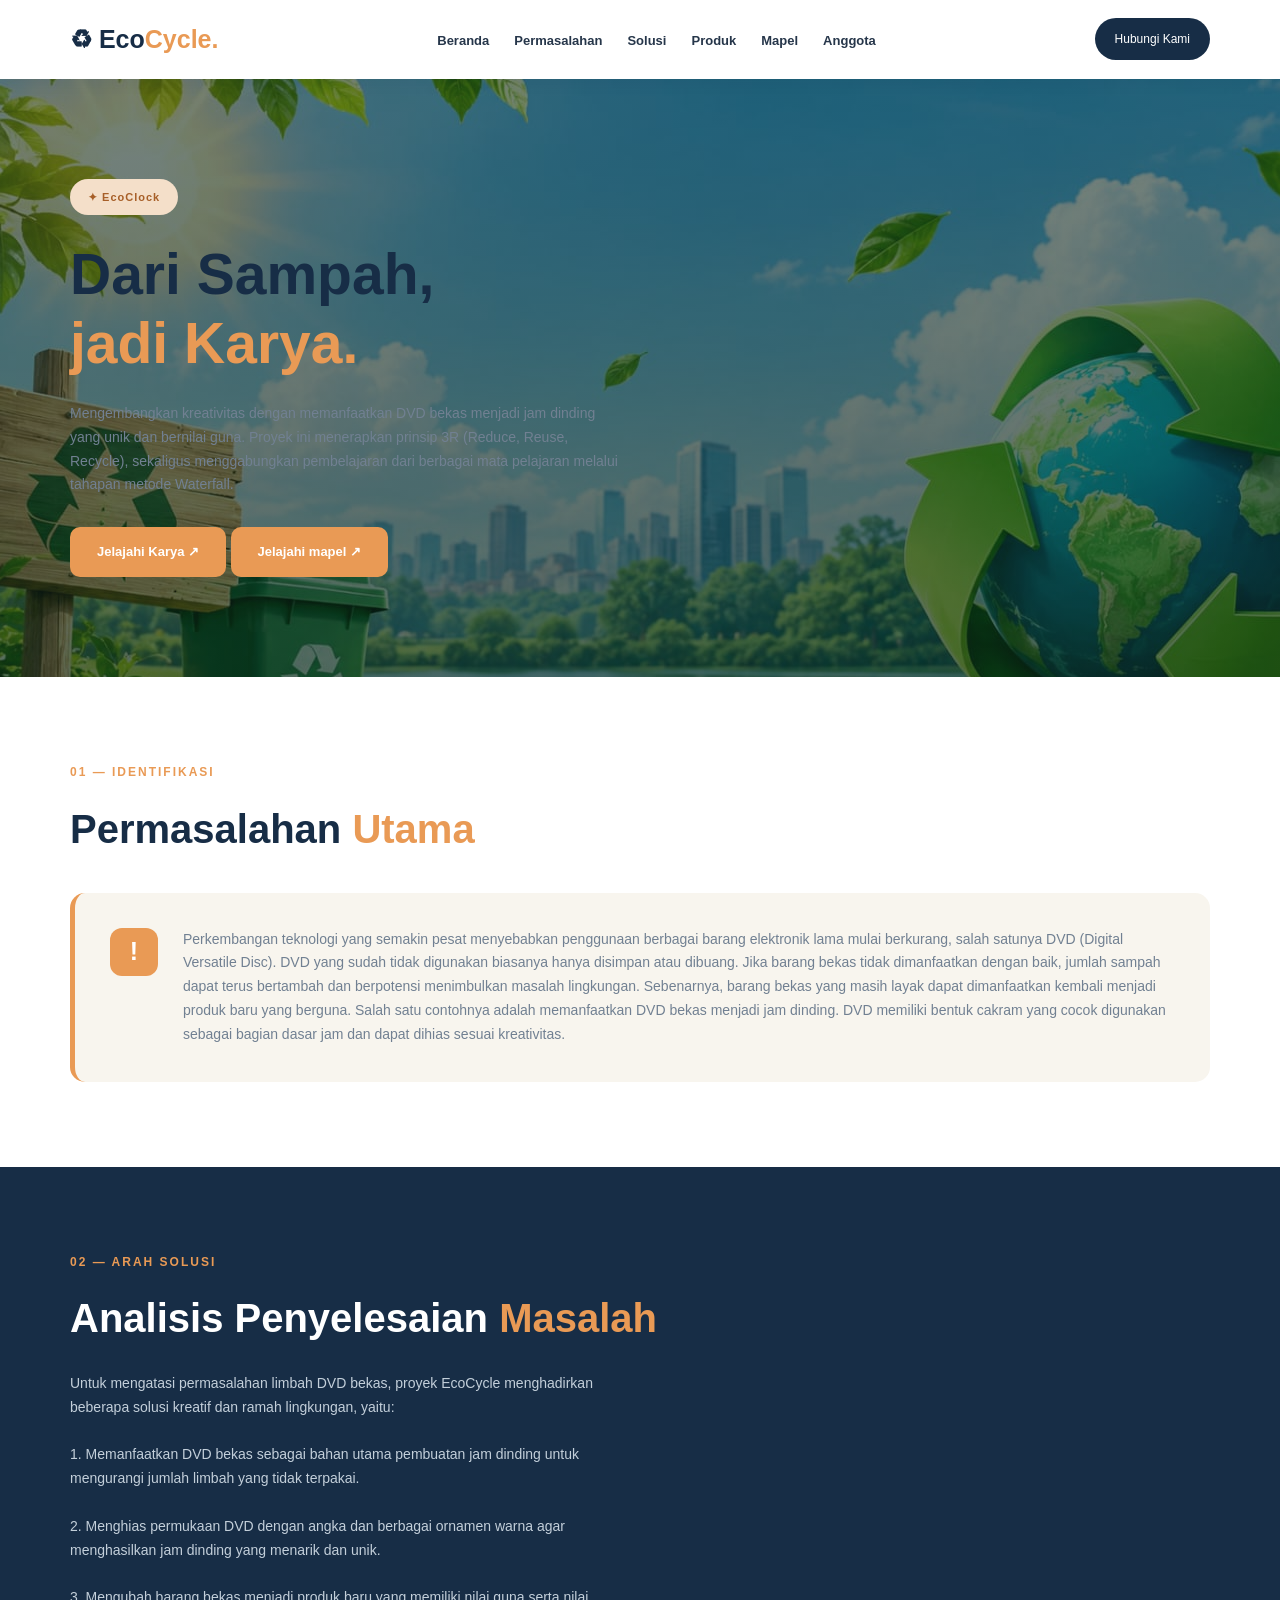
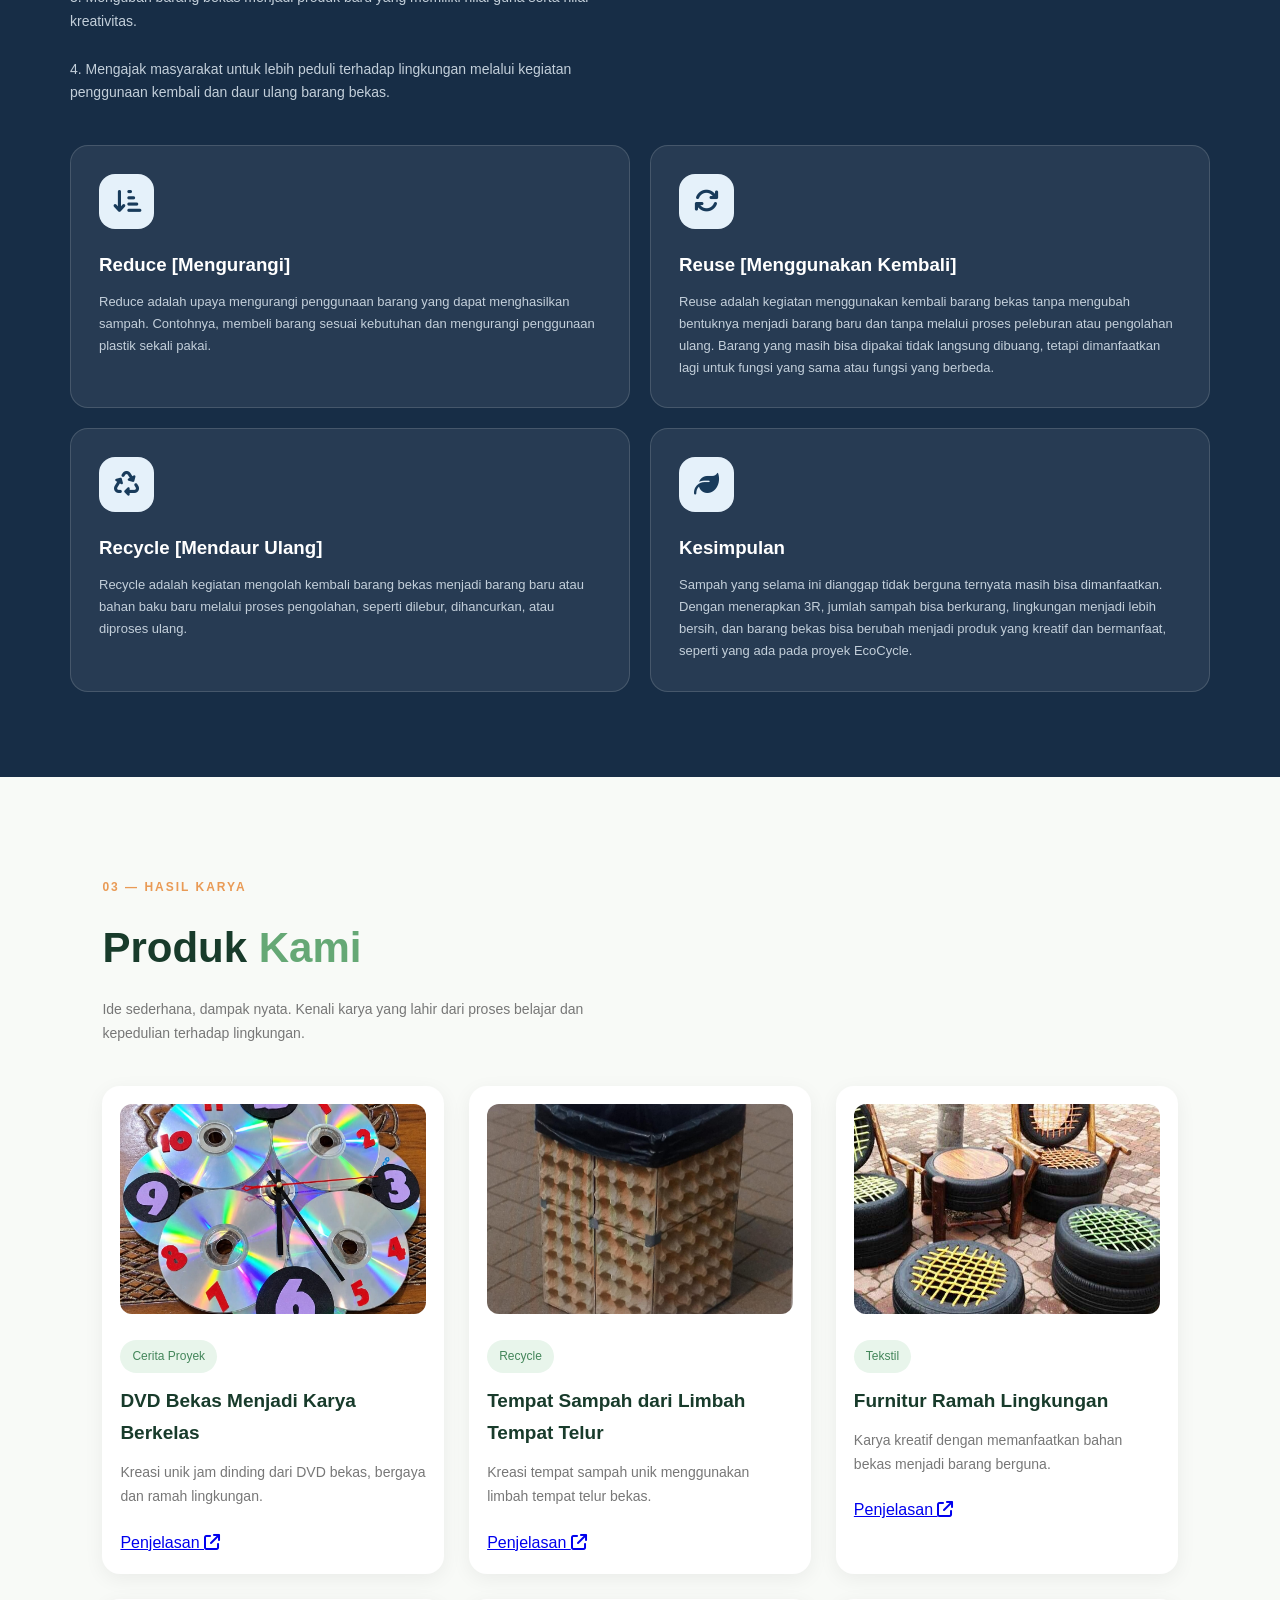
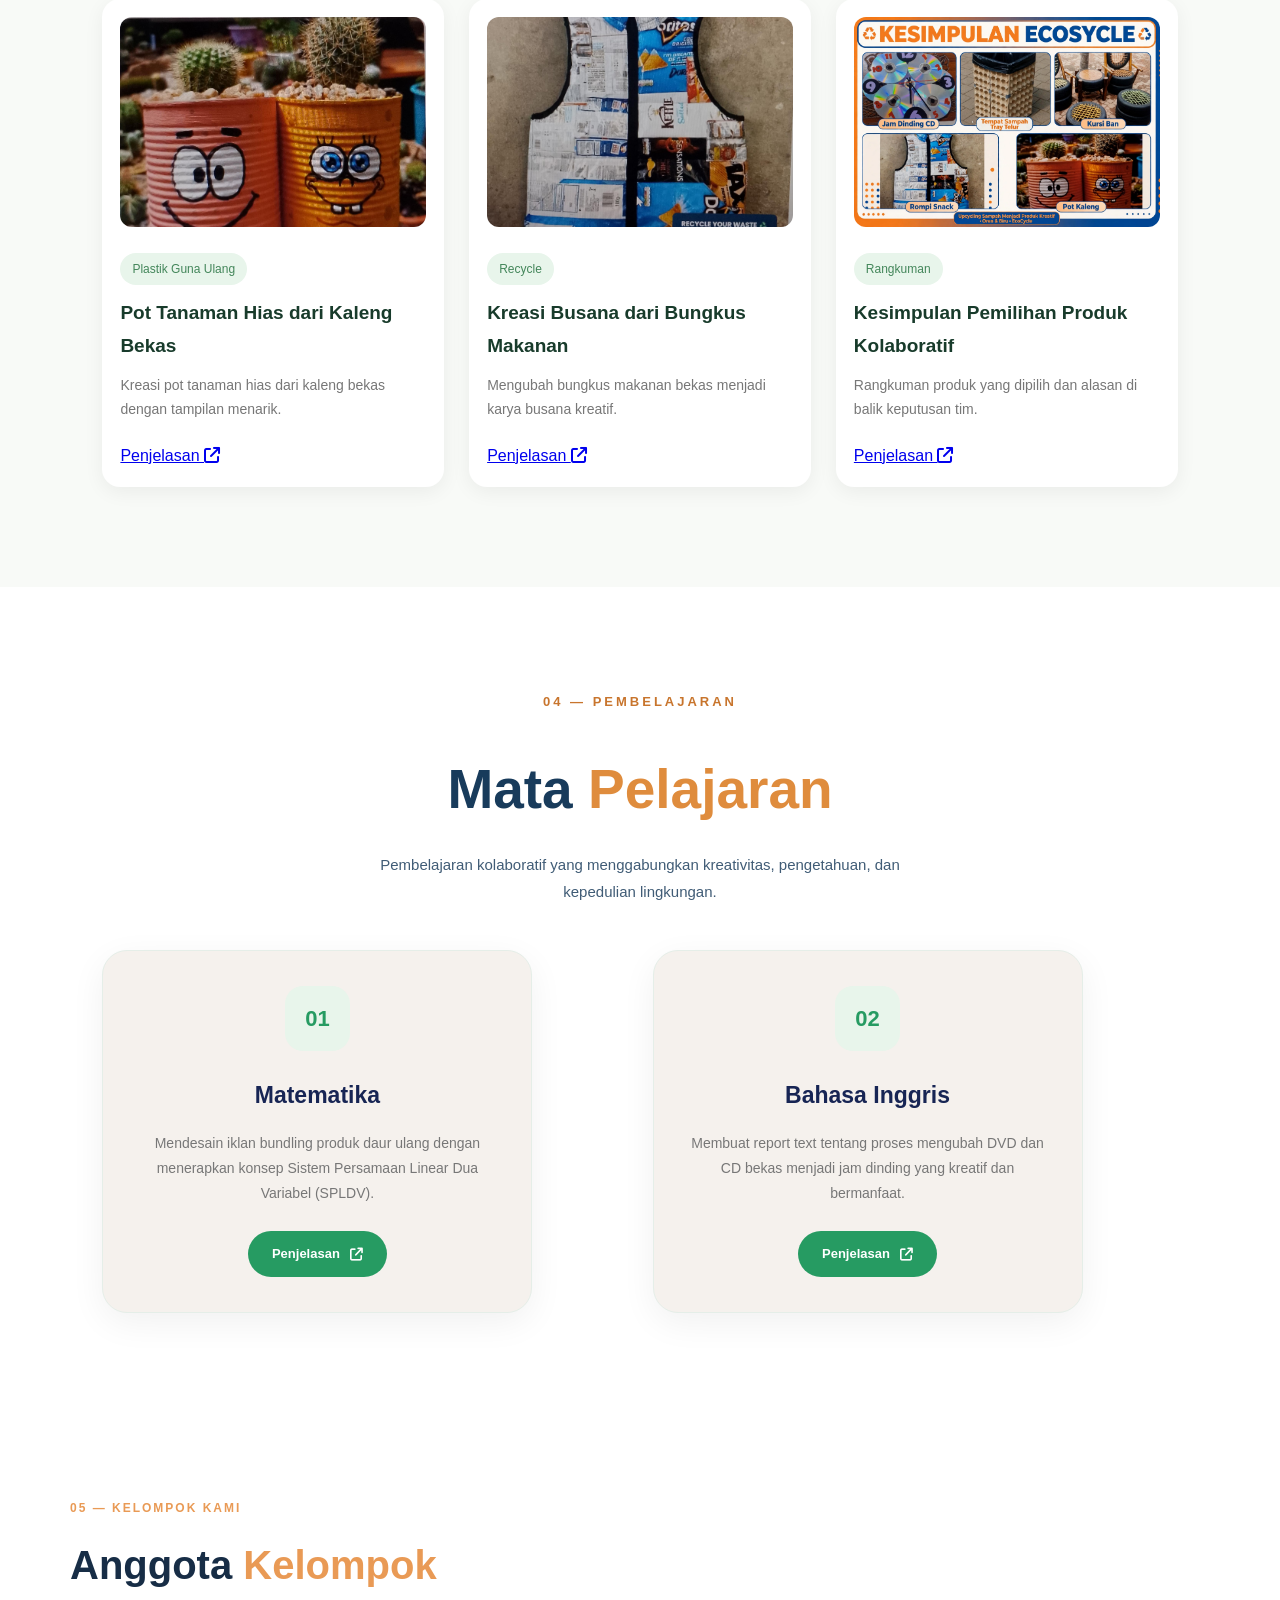
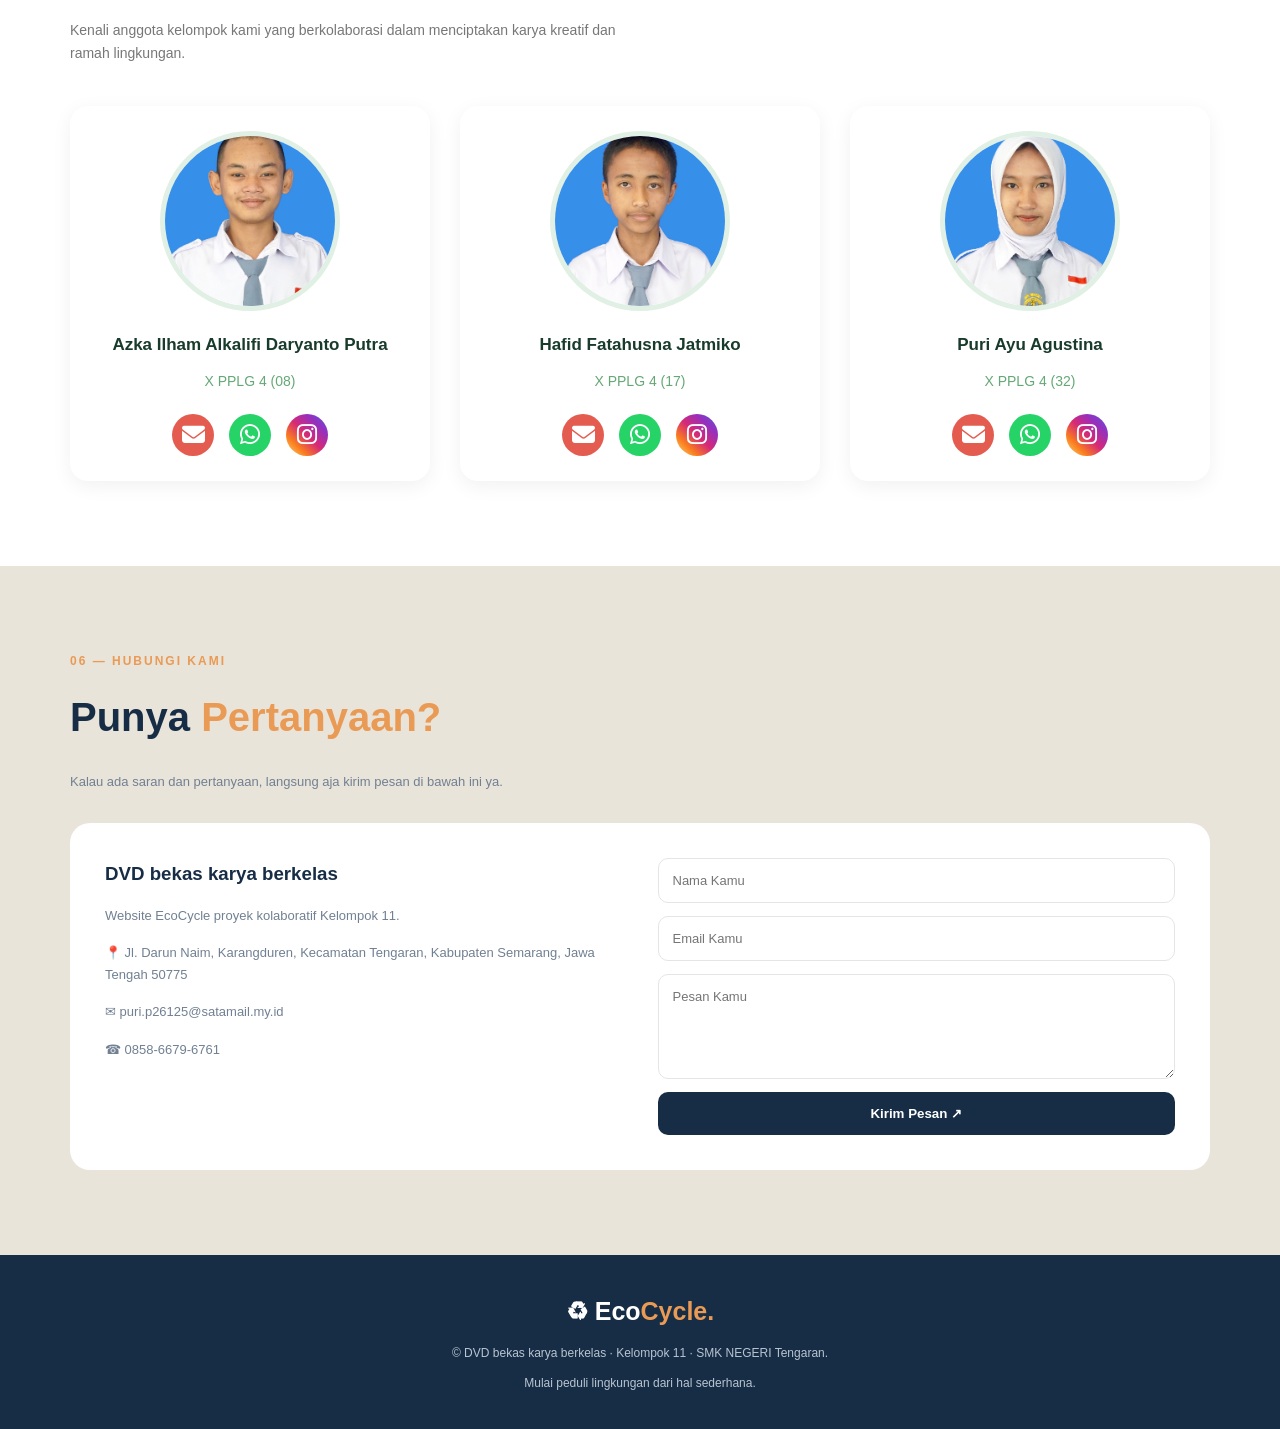
==== commit 75a781b2: "Update print statement from 'Hello' to 'Goodbye'" ====
--- a/index.html
+++ b/index.html
@@ -397,7 +397,7 @@
         <div class="member-card">
 
             <div class="member-photo">
-                <img src="./azka.jpg" alt="Foto Azka">
+                <img src="./azka.JPG" alt="Foto Azka">
             </div>
 
             <h3>Azka Ilham Alkalifi Daryanto Putra</h3>
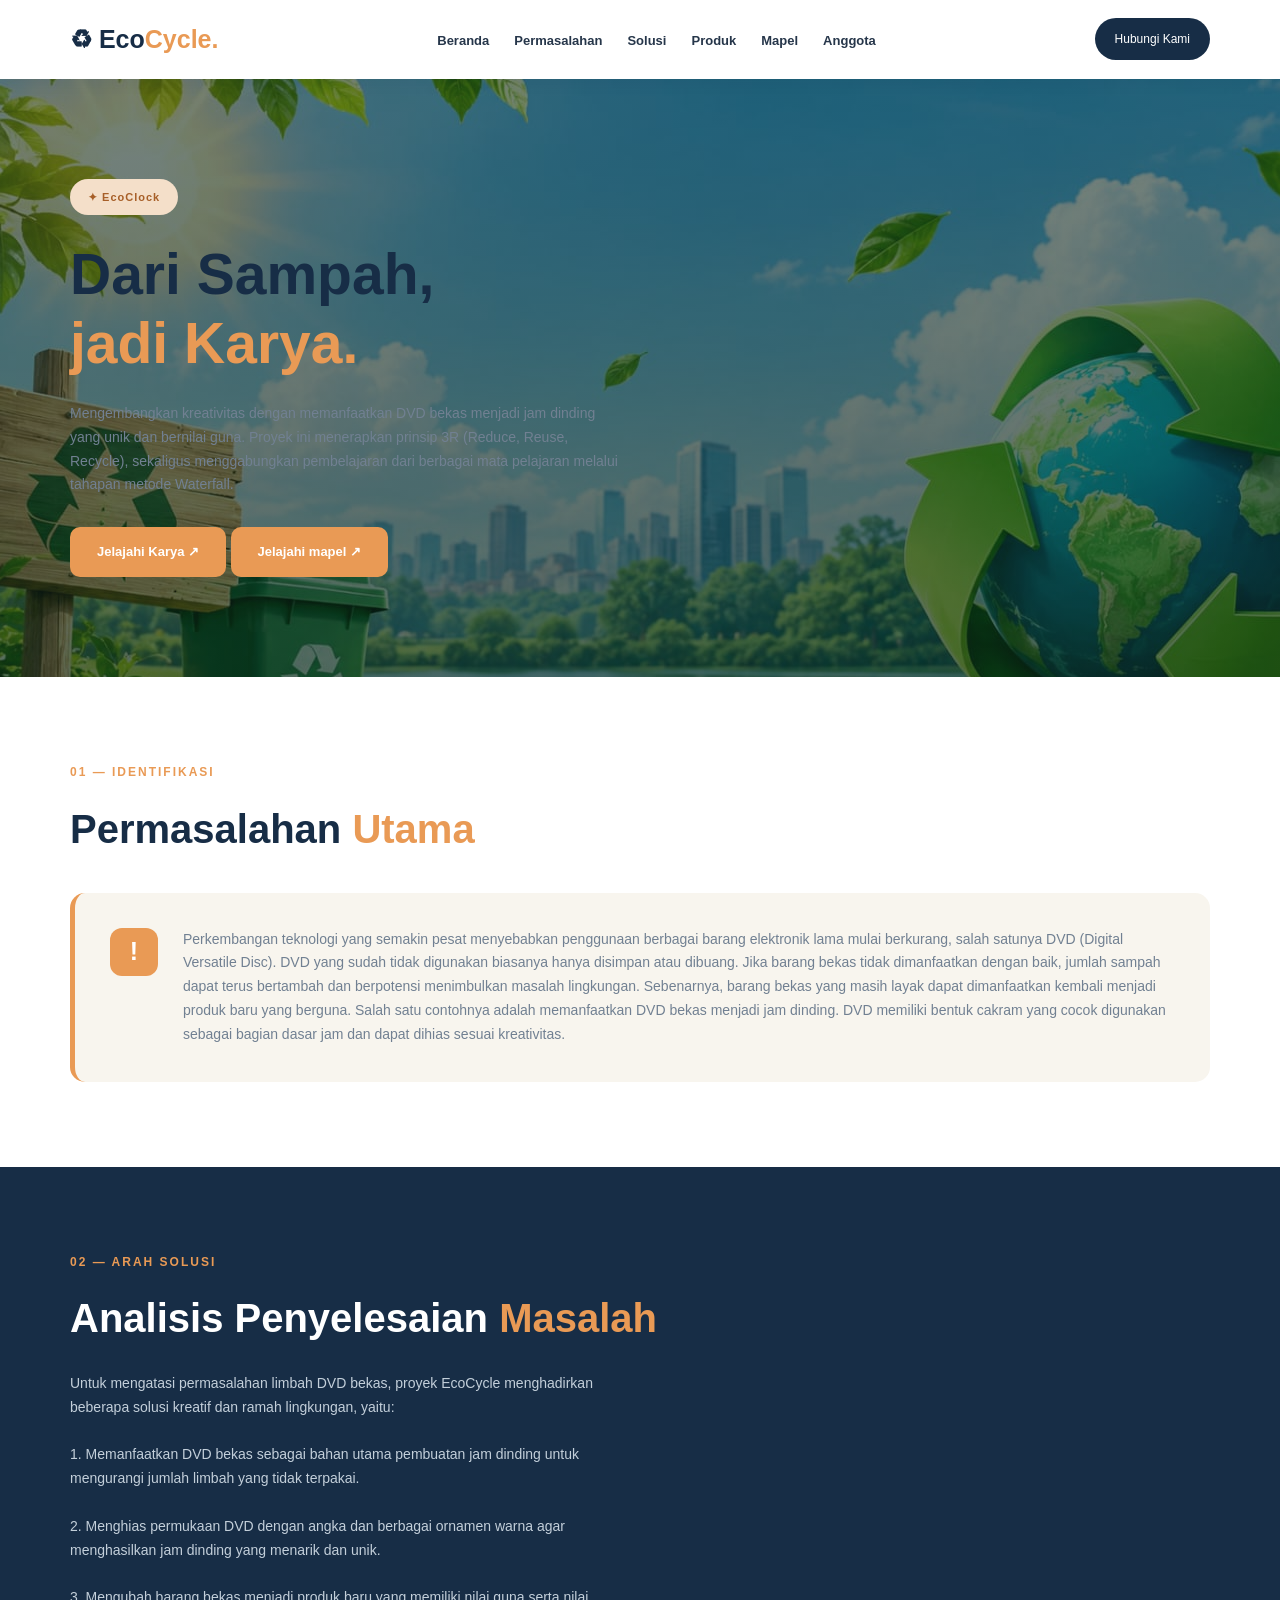
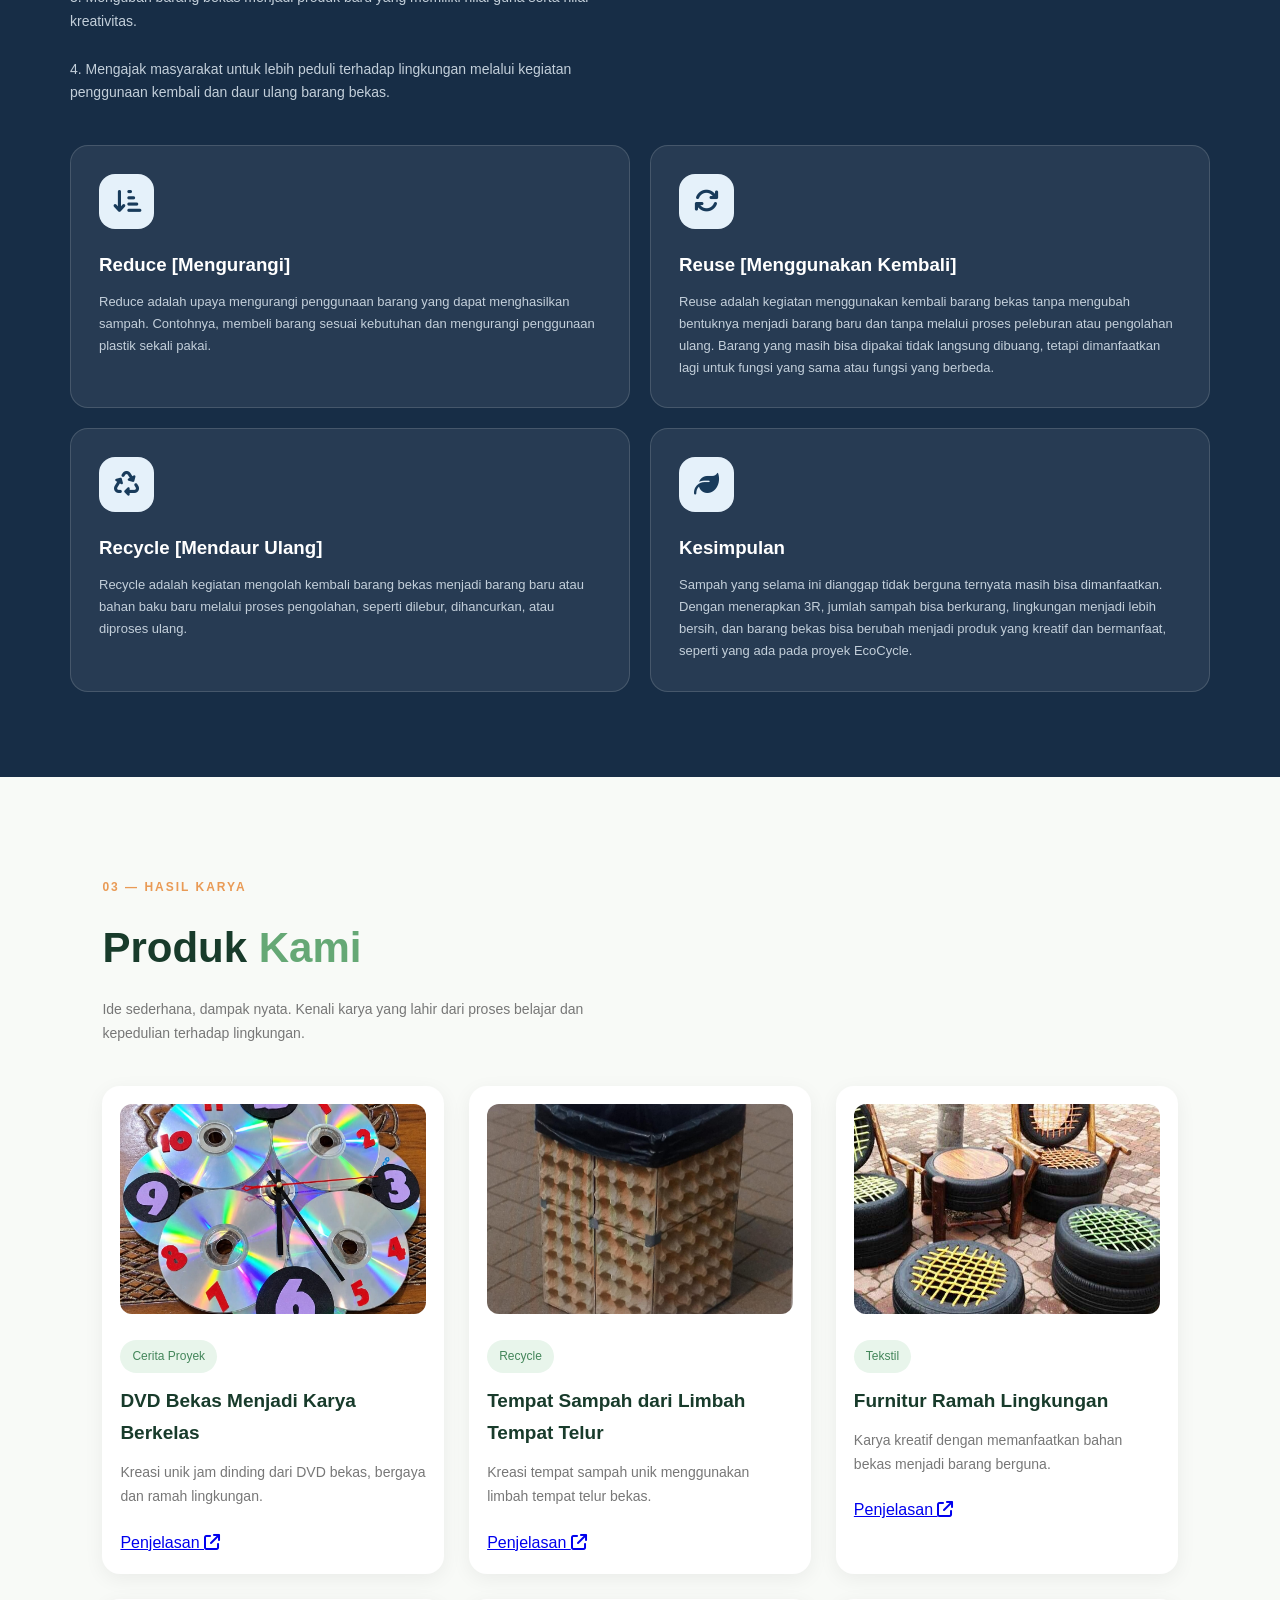
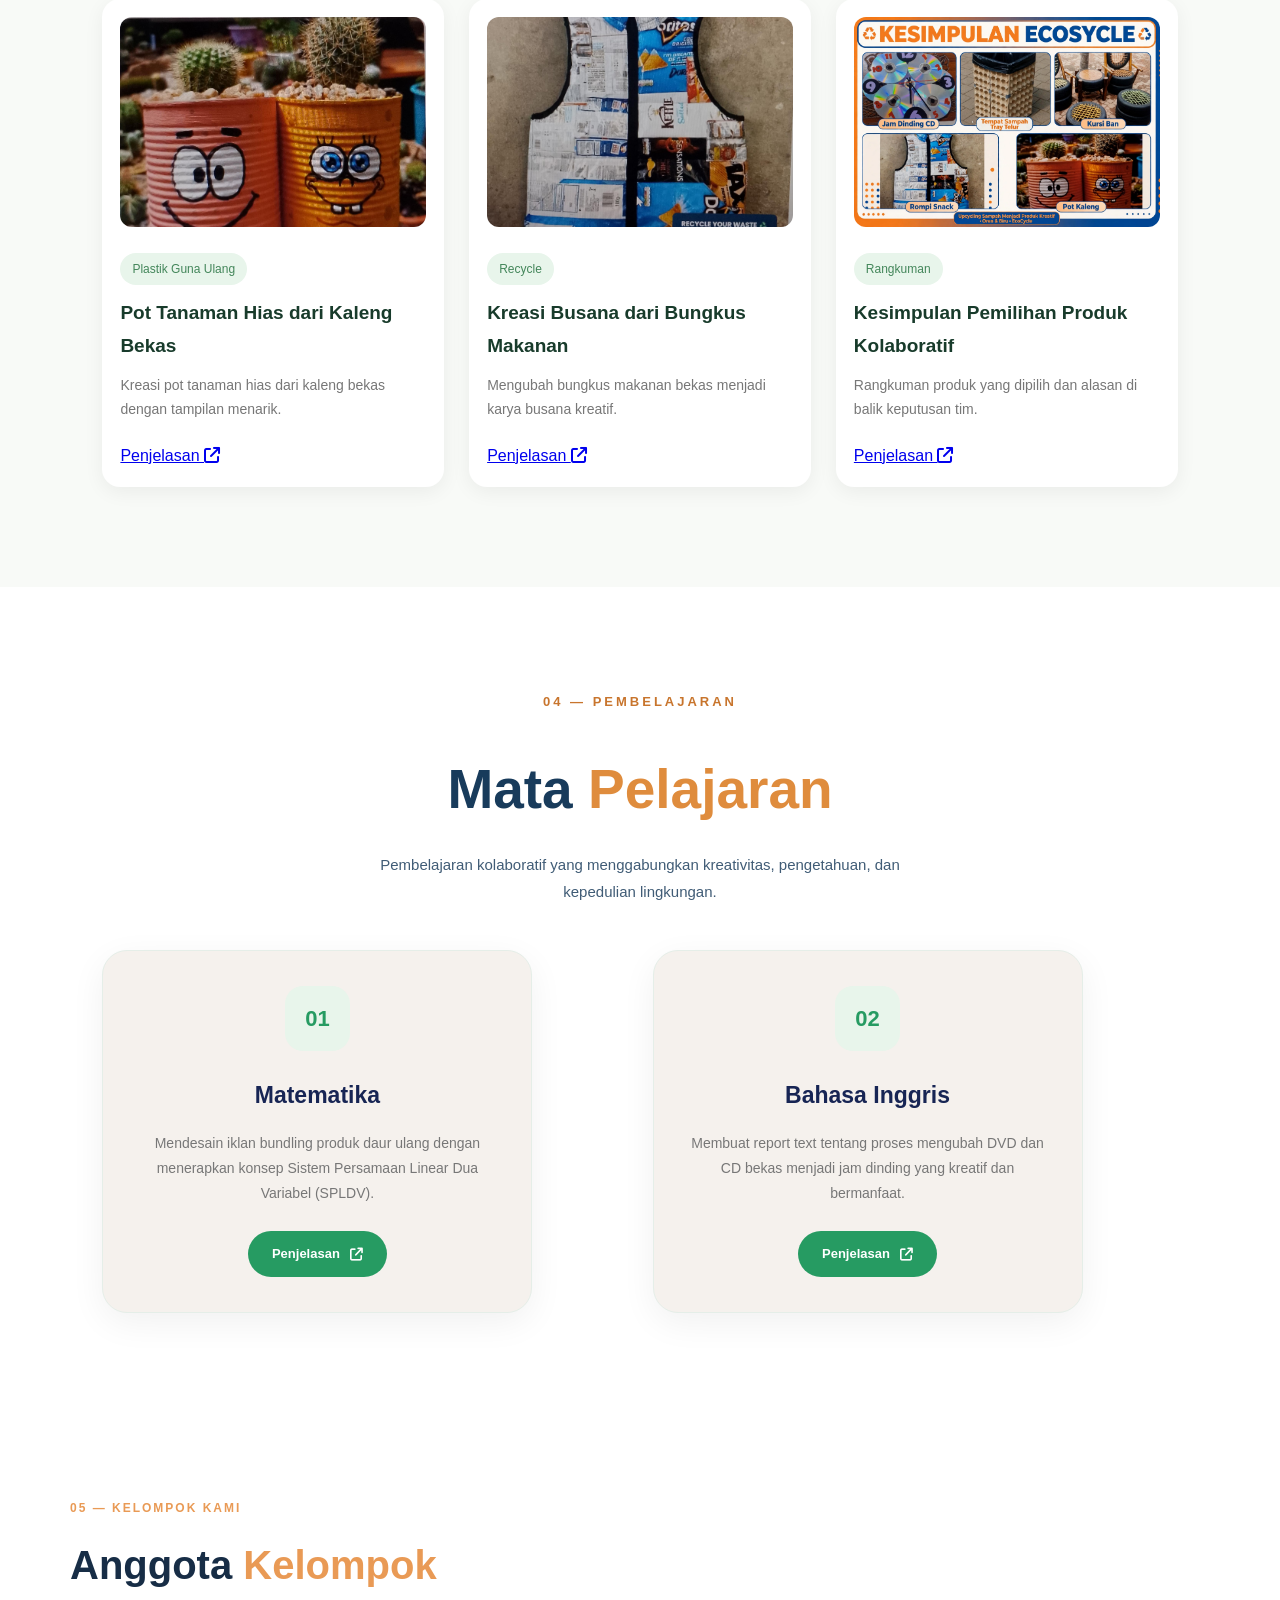
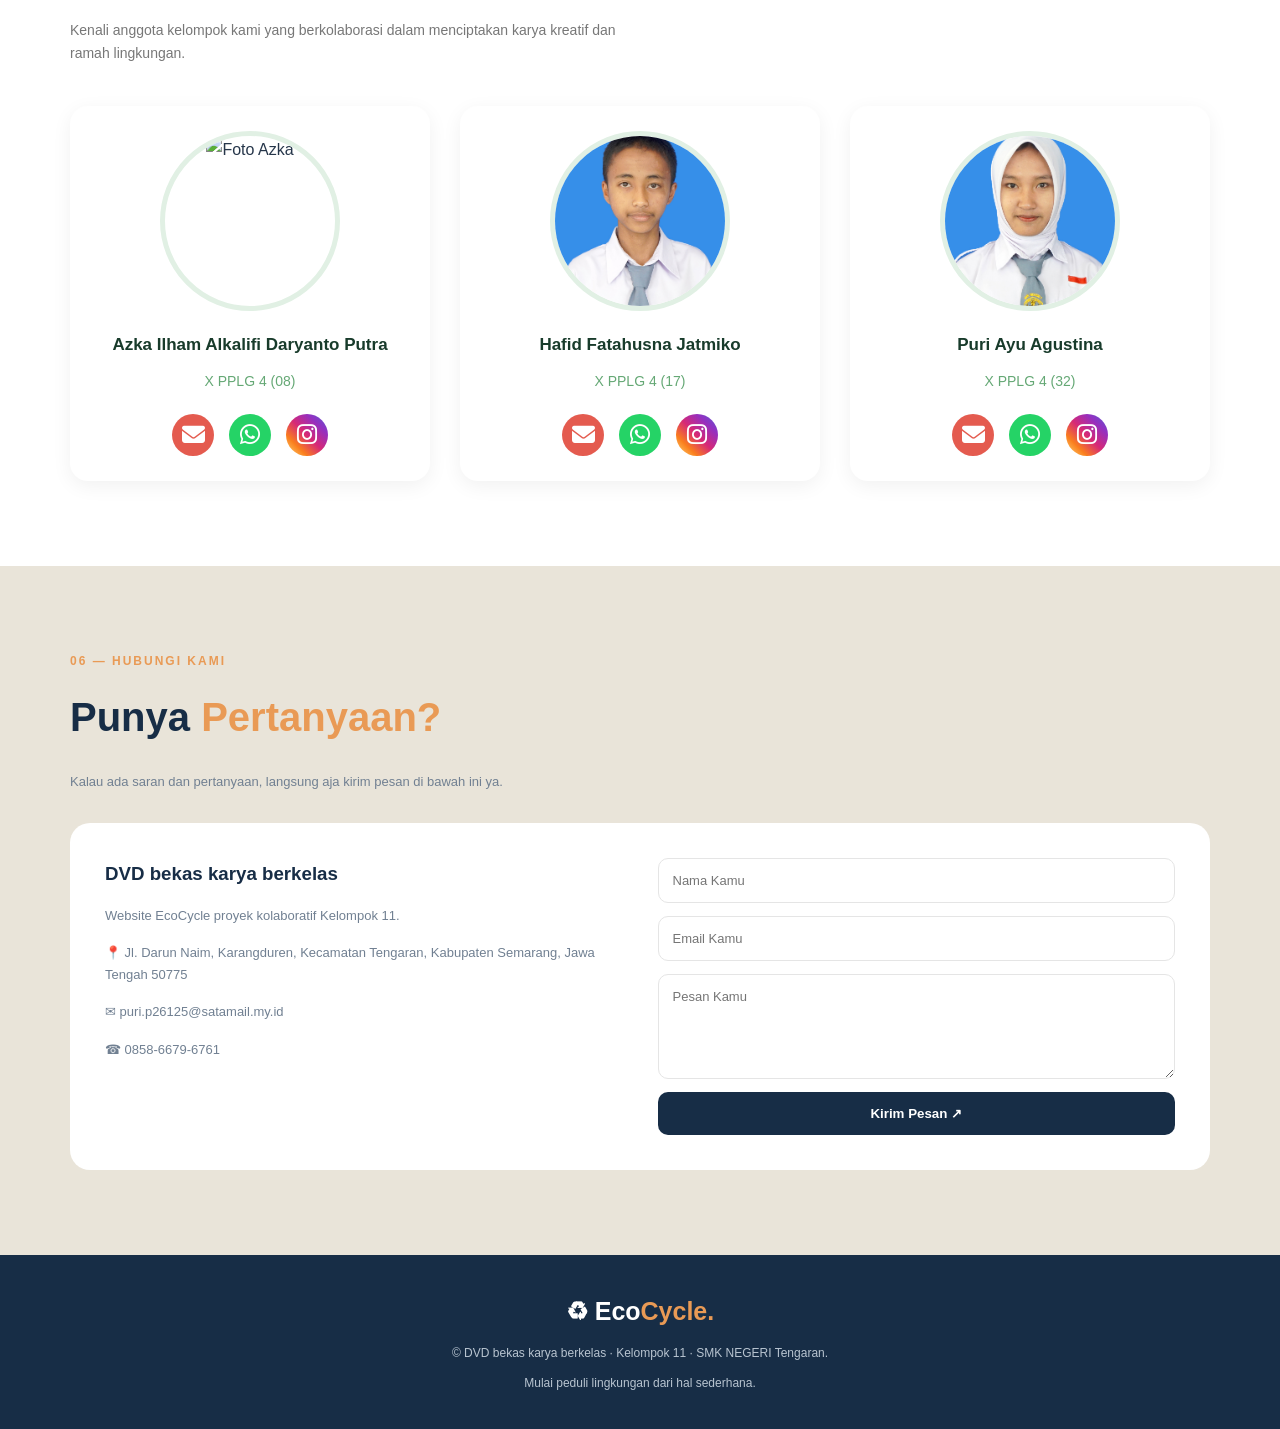
==== commit 89391589: "Update fmt.Println message from 'Hello' to 'Goodbye'" ====
--- a/index.html
+++ b/index.html
@@ -397,7 +397,7 @@
         <div class="member-card">
 
             <div class="member-photo">
-                <img src="./azka.JPG" alt="Foto Azka">
+                <img src="images/azka.jpg" alt="Foto Azka">
             </div>
 
             <h3>Azka Ilham Alkalifi Daryanto Putra</h3>
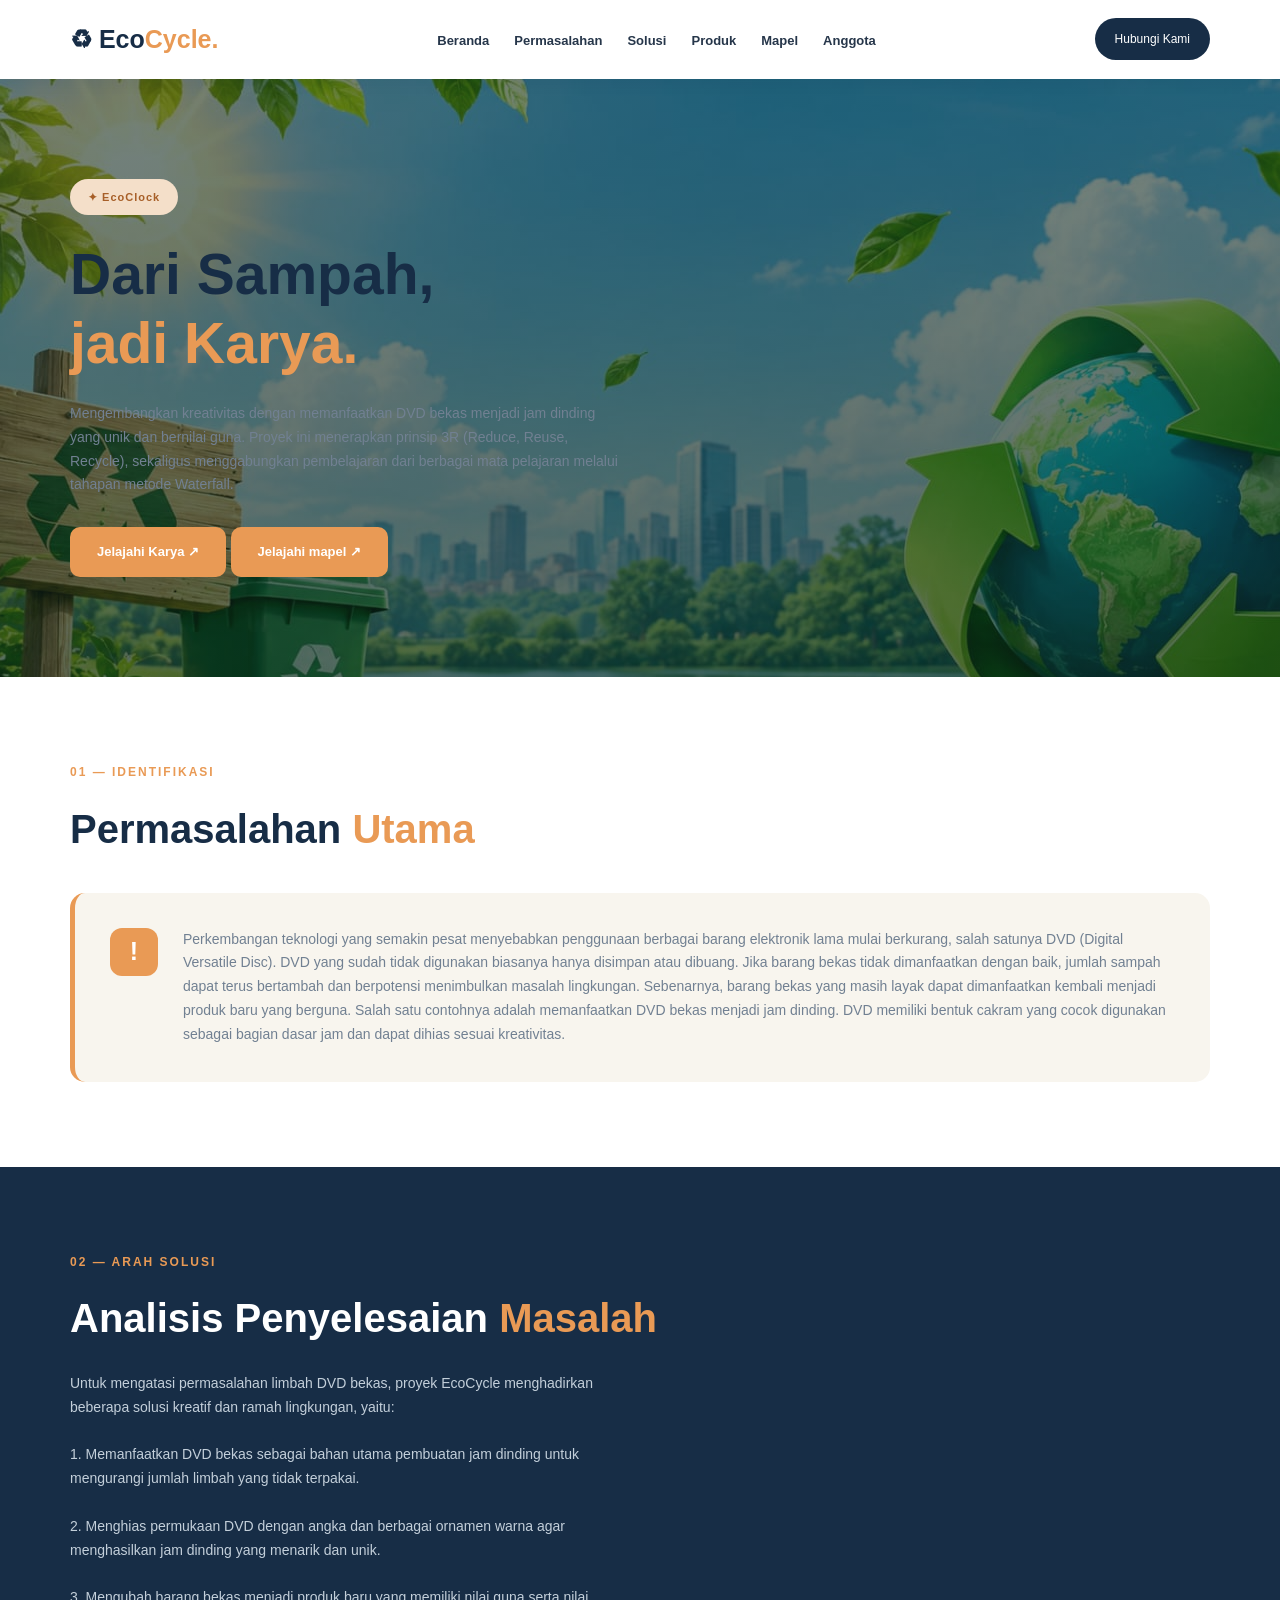
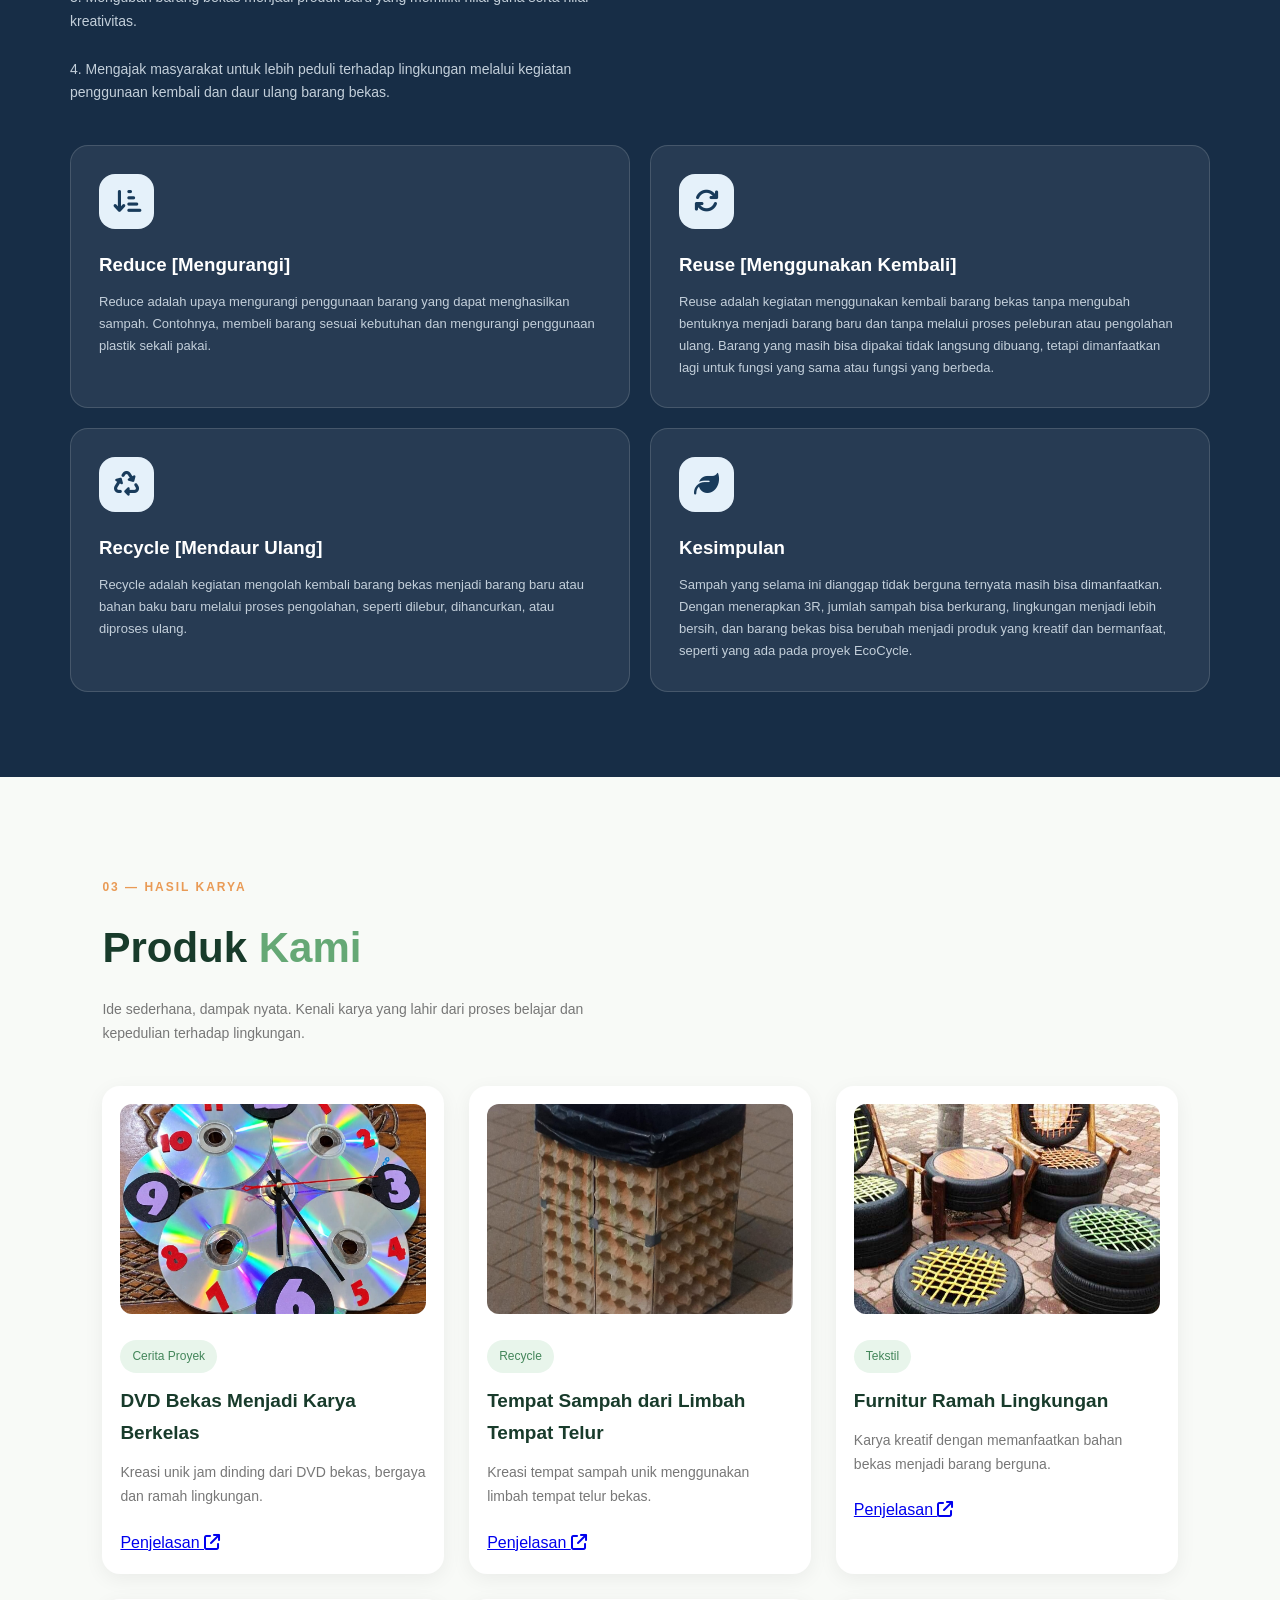
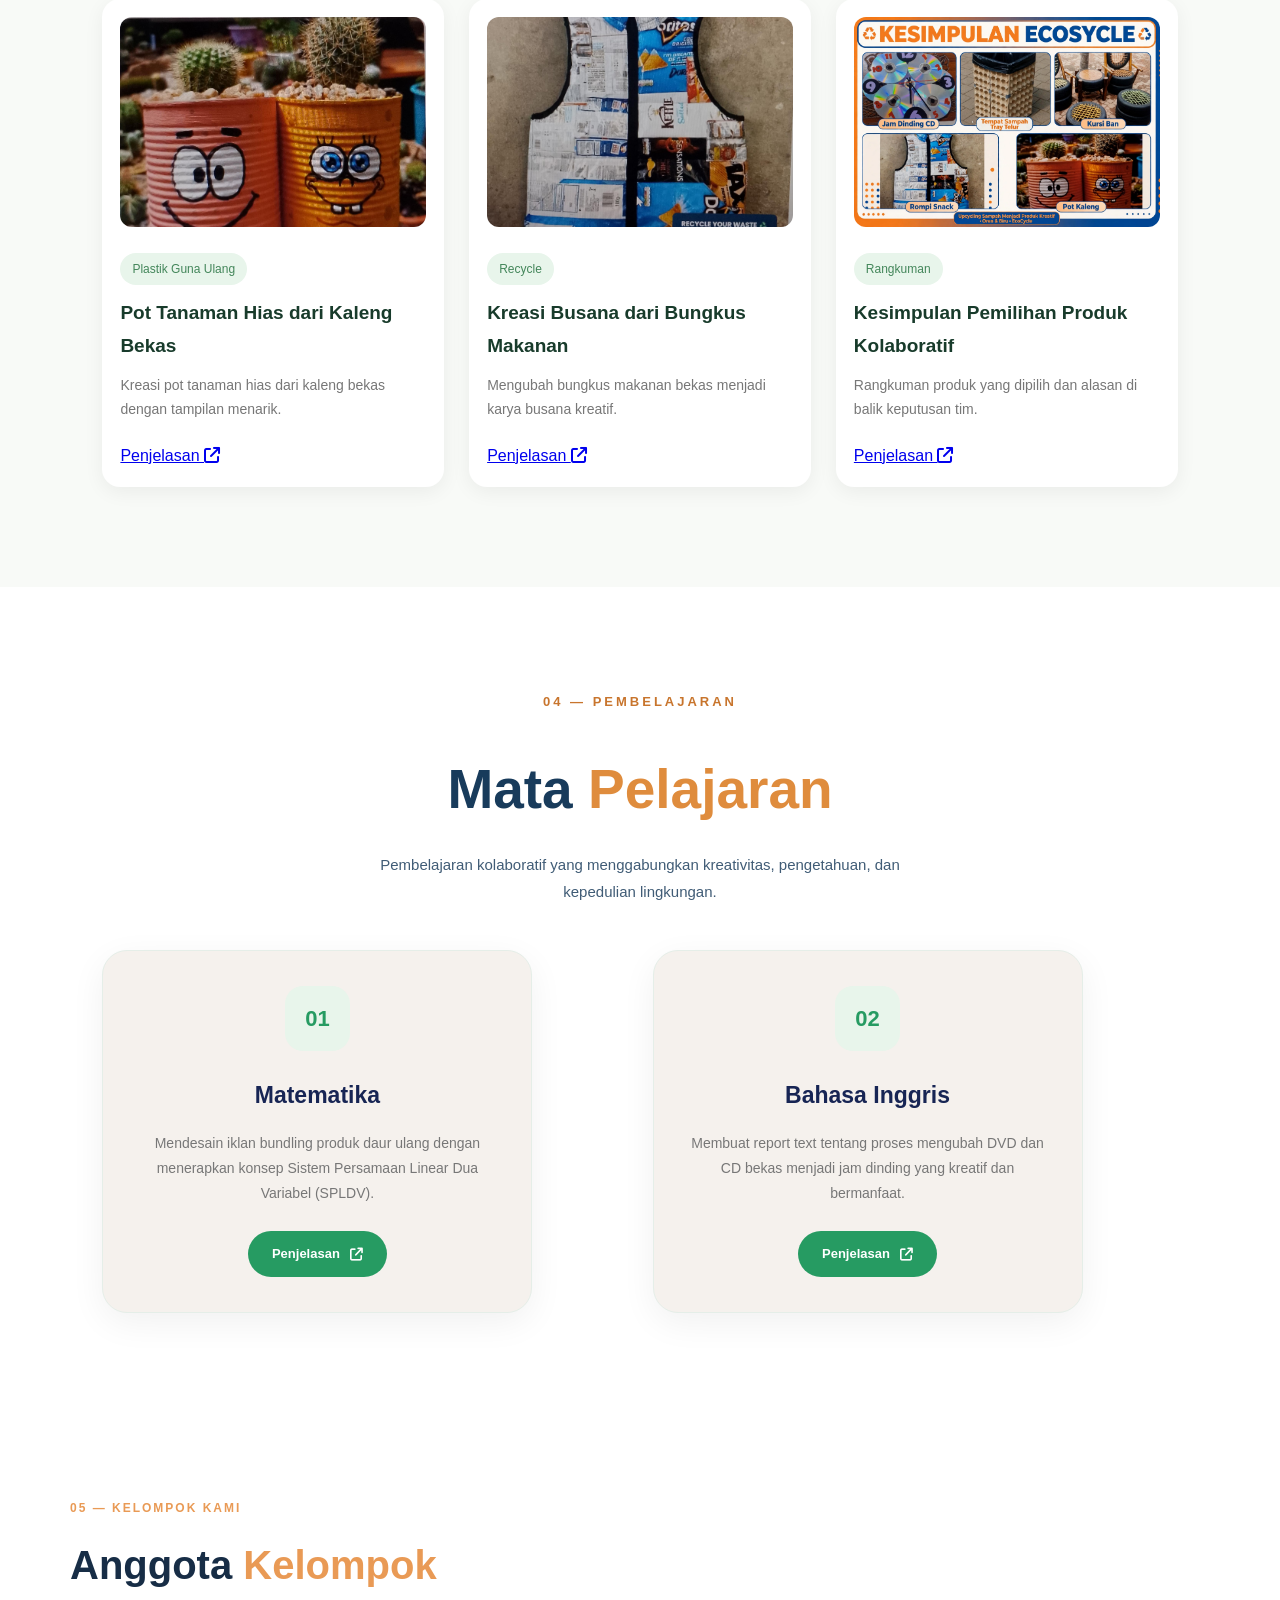
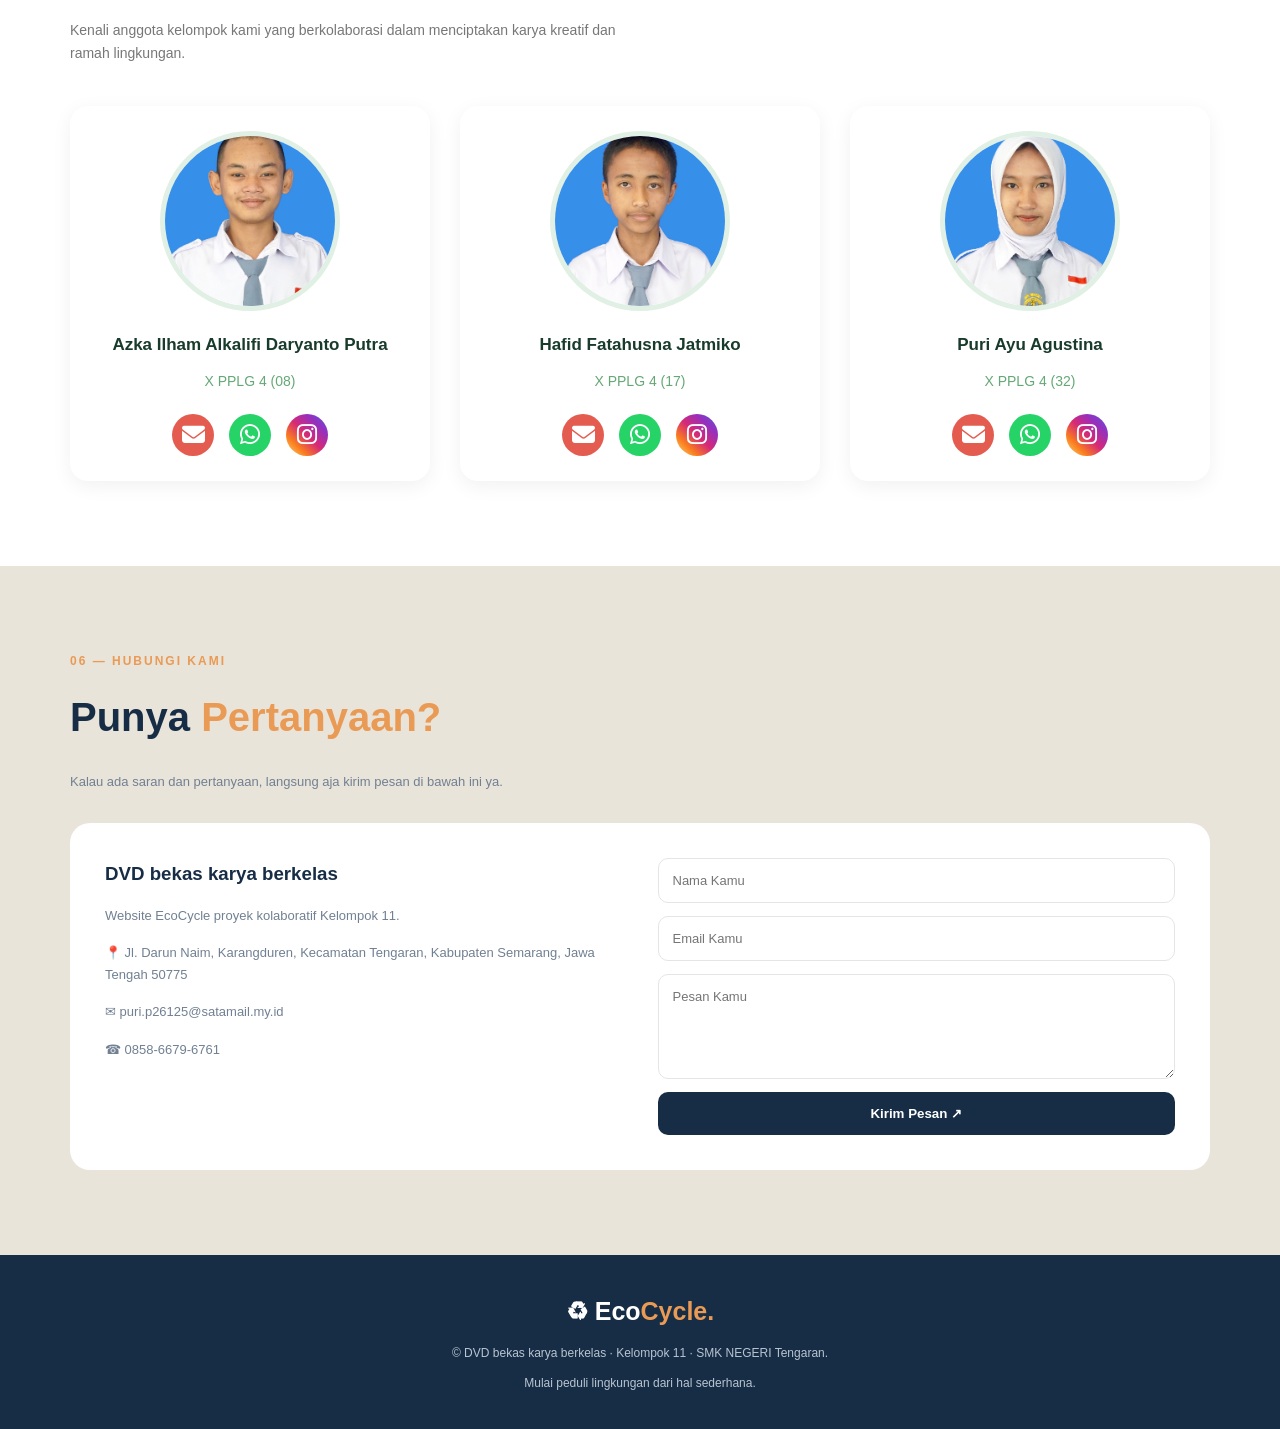
==== commit 45292de9: "Update print statement from 'Hello' to 'Goodbye'" ====
--- a/index.html
+++ b/index.html
@@ -397,7 +397,7 @@
         <div class="member-card">
 
             <div class="member-photo">
-                <img src="images/azka.jpg" alt="Foto Azka">
+                <img src="images/azka.JPG" alt="Foto Azka">
             </div>
 
             <h3>Azka Ilham Alkalifi Daryanto Putra</h3>
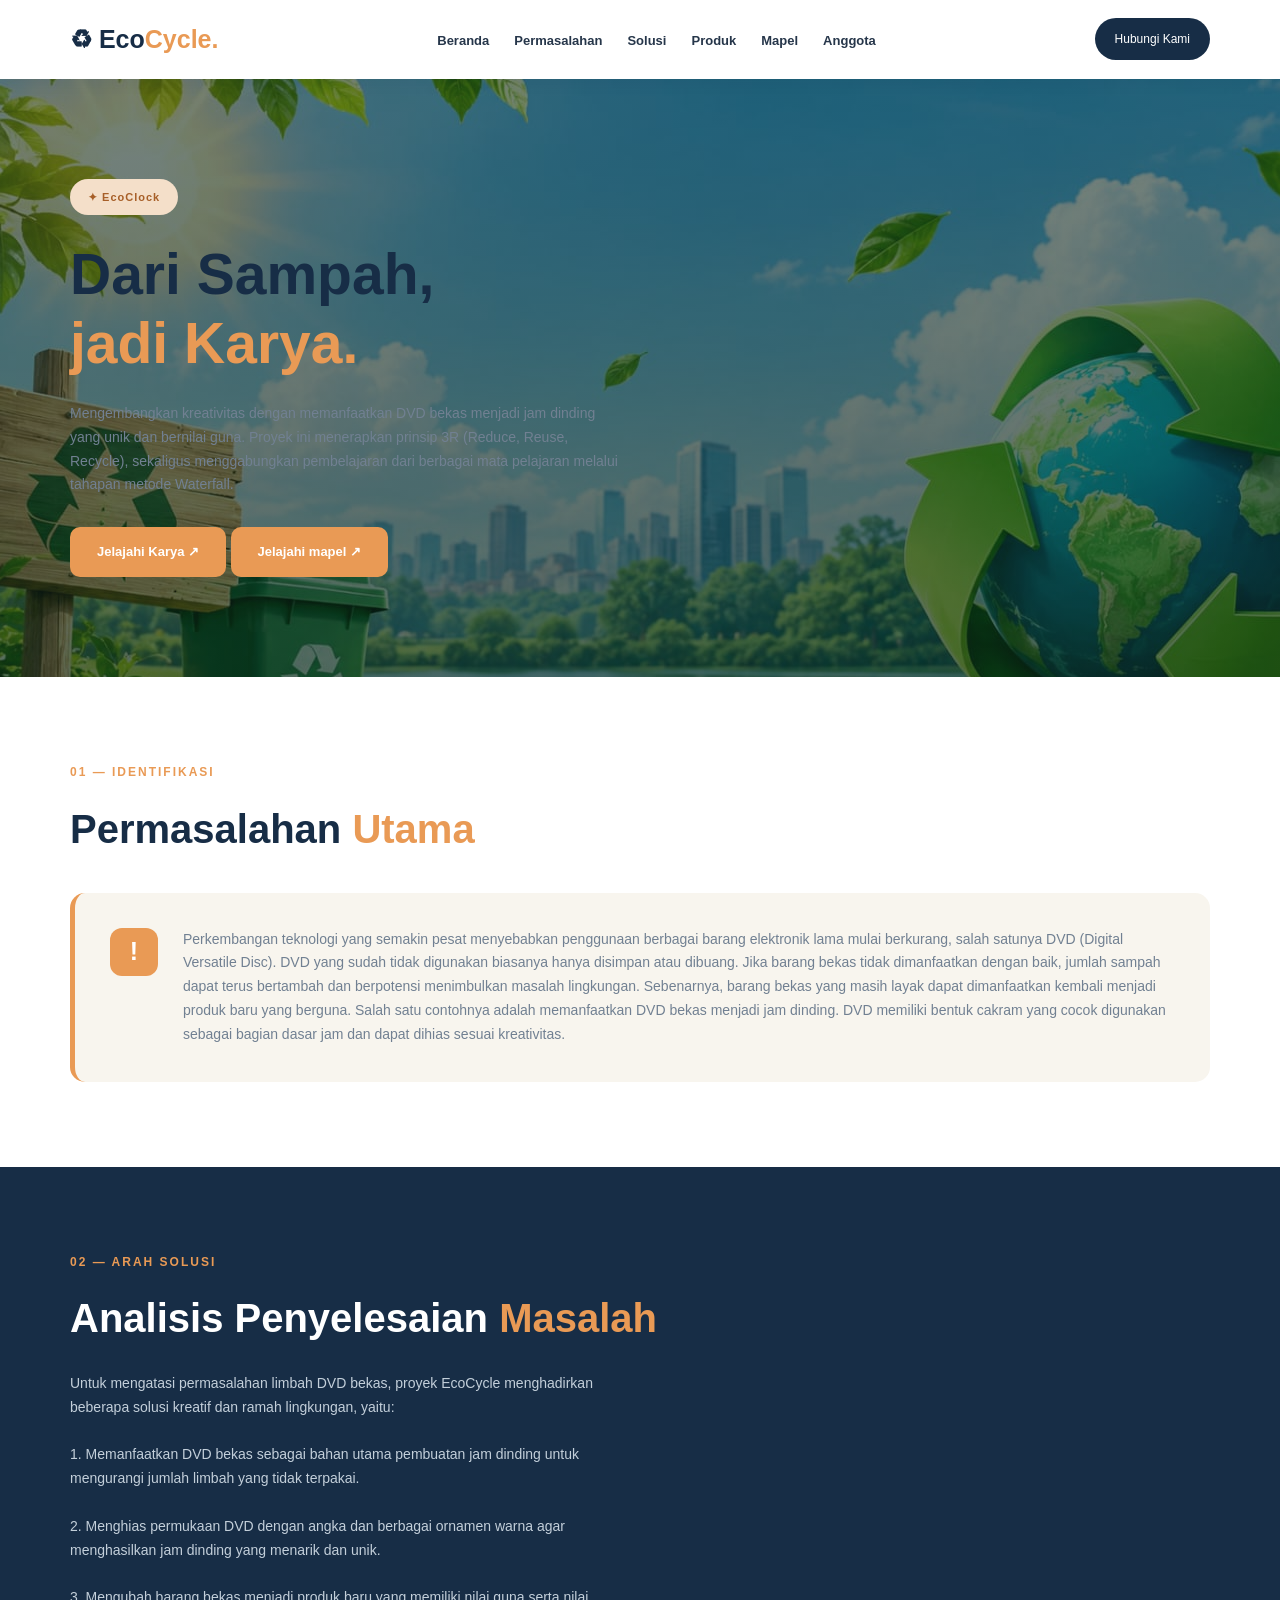
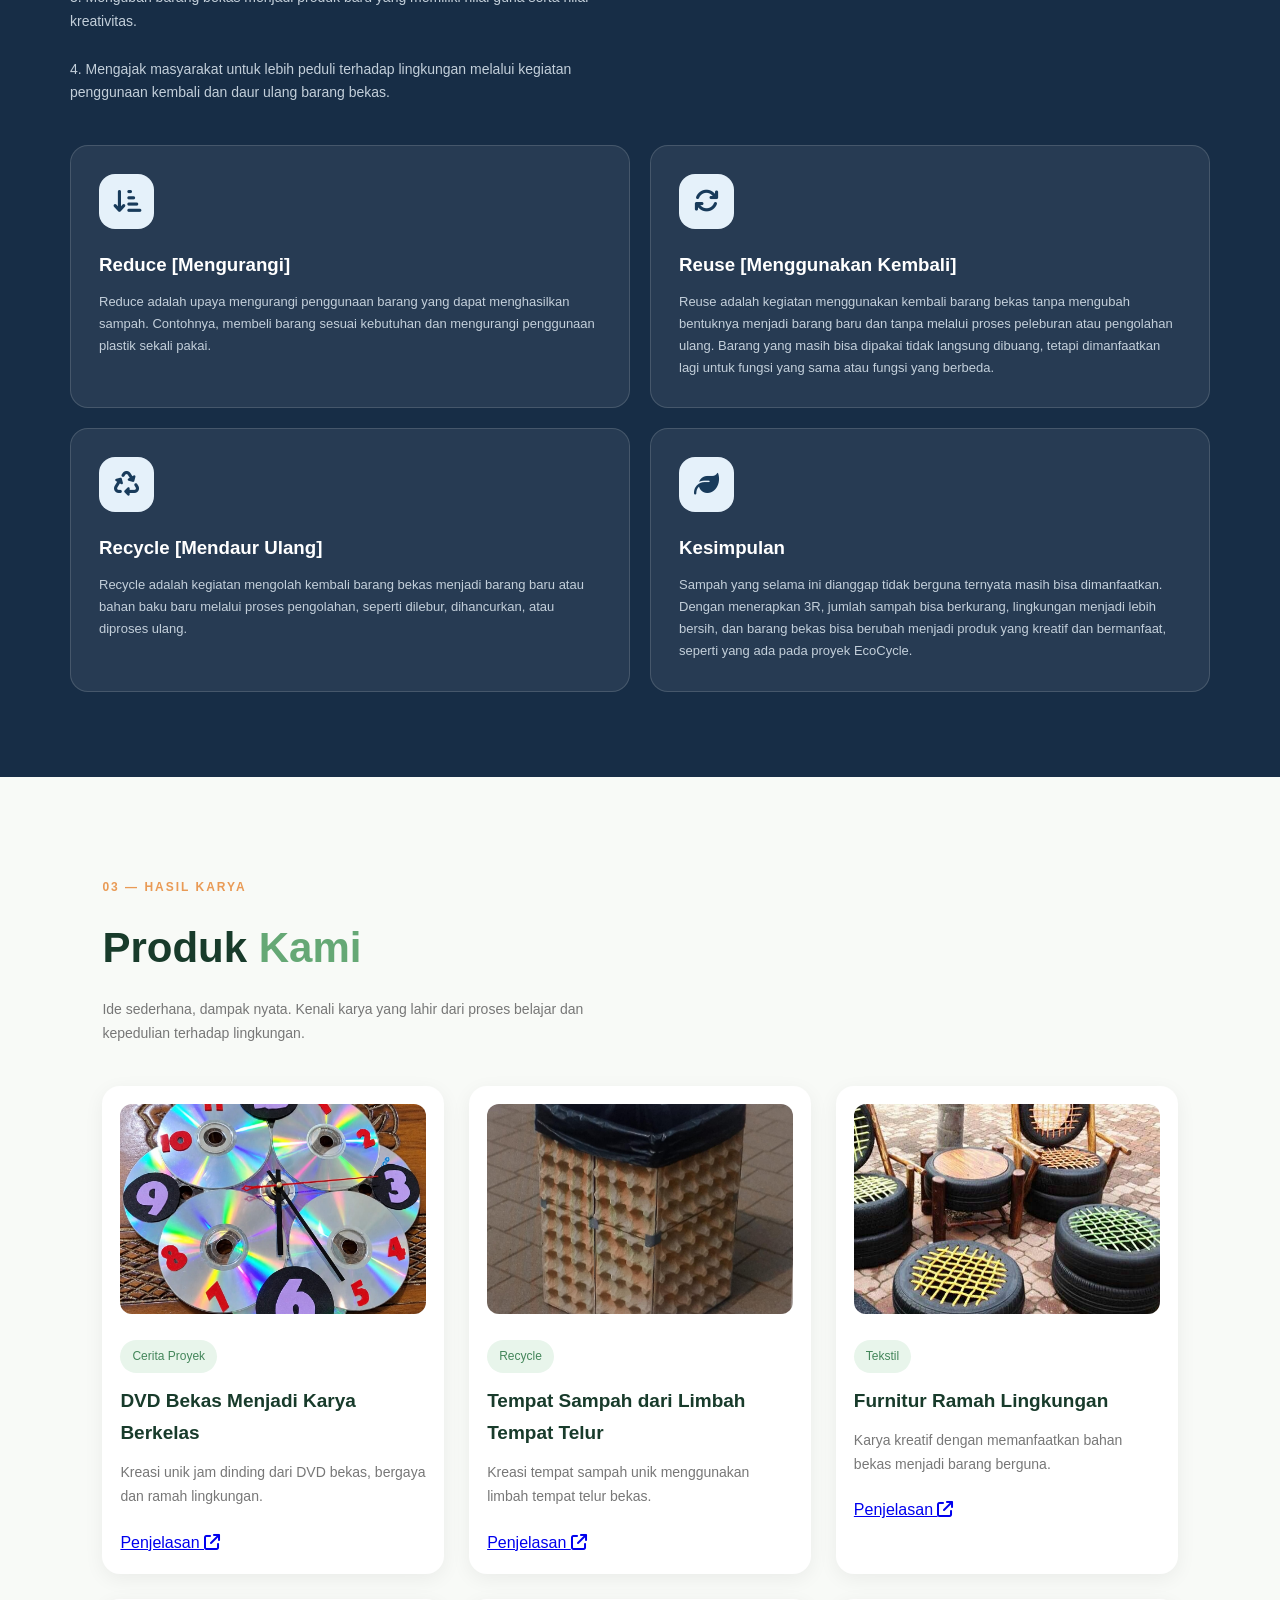
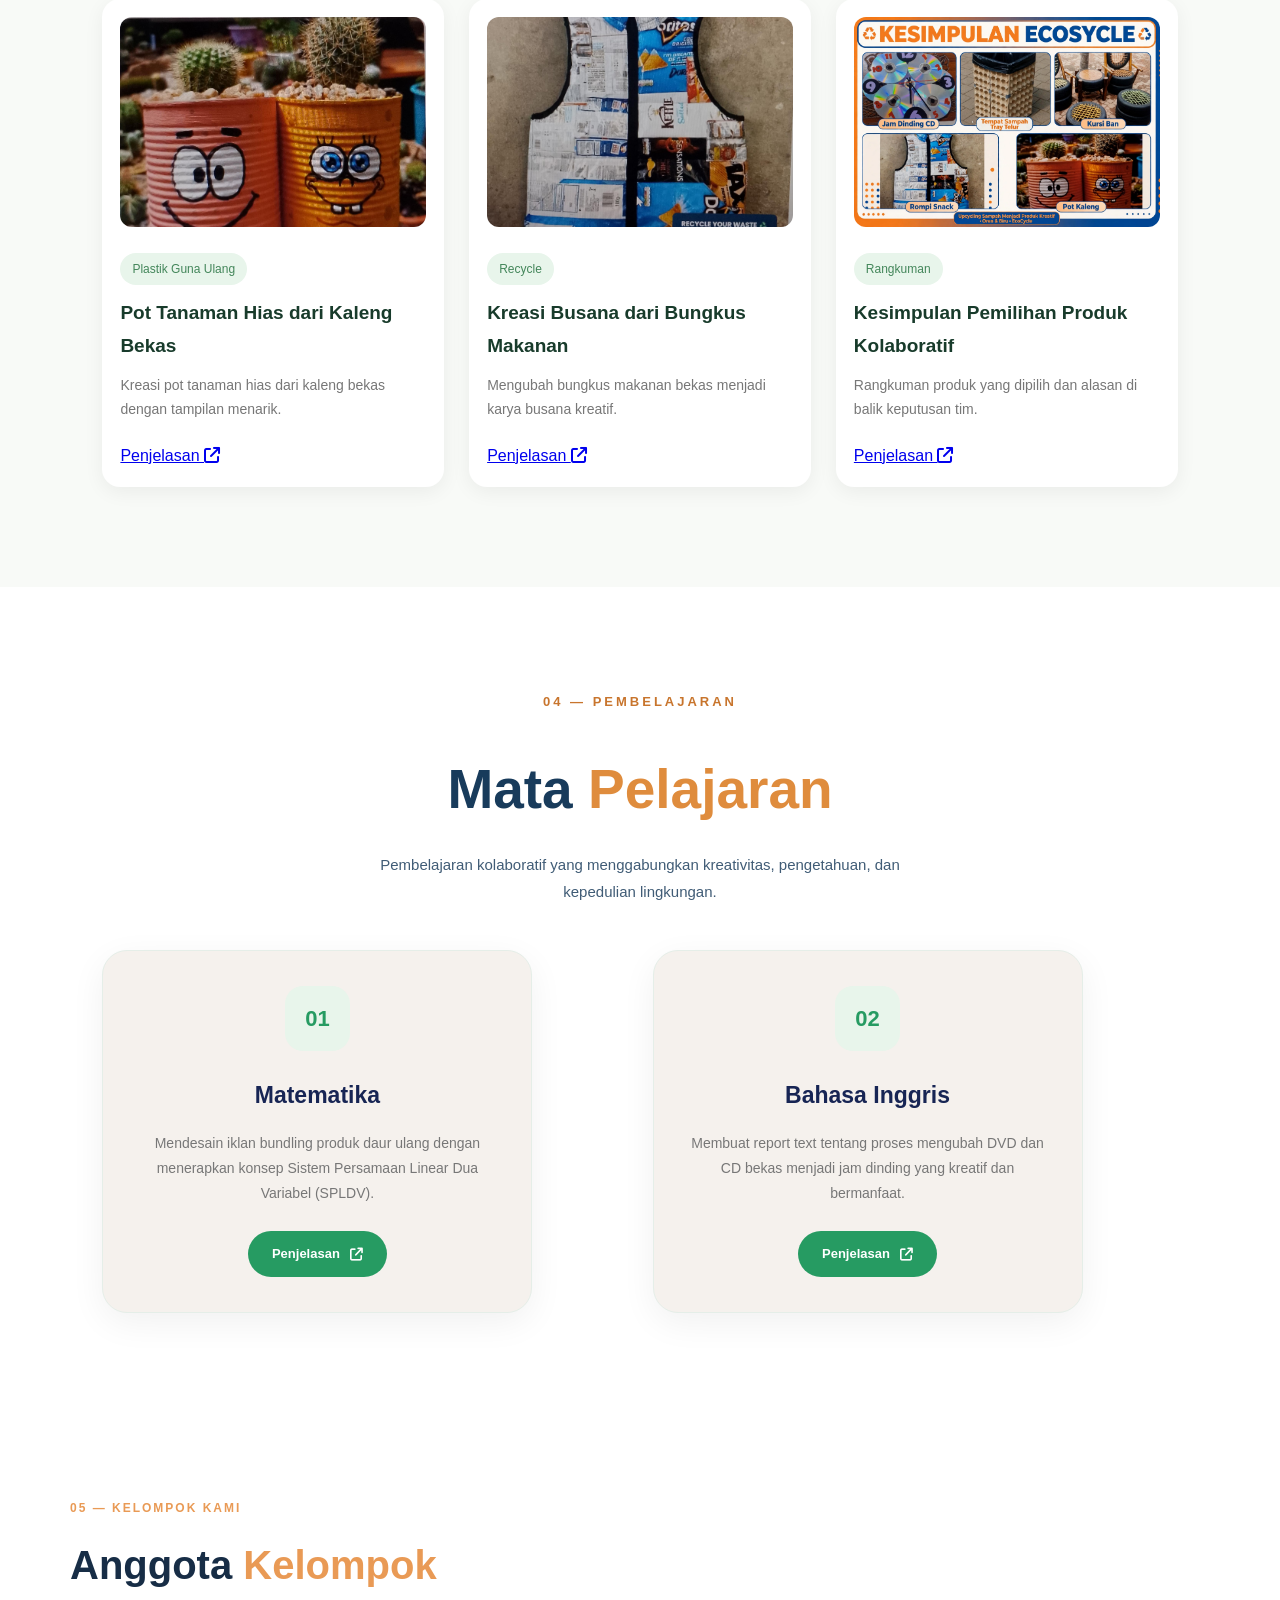
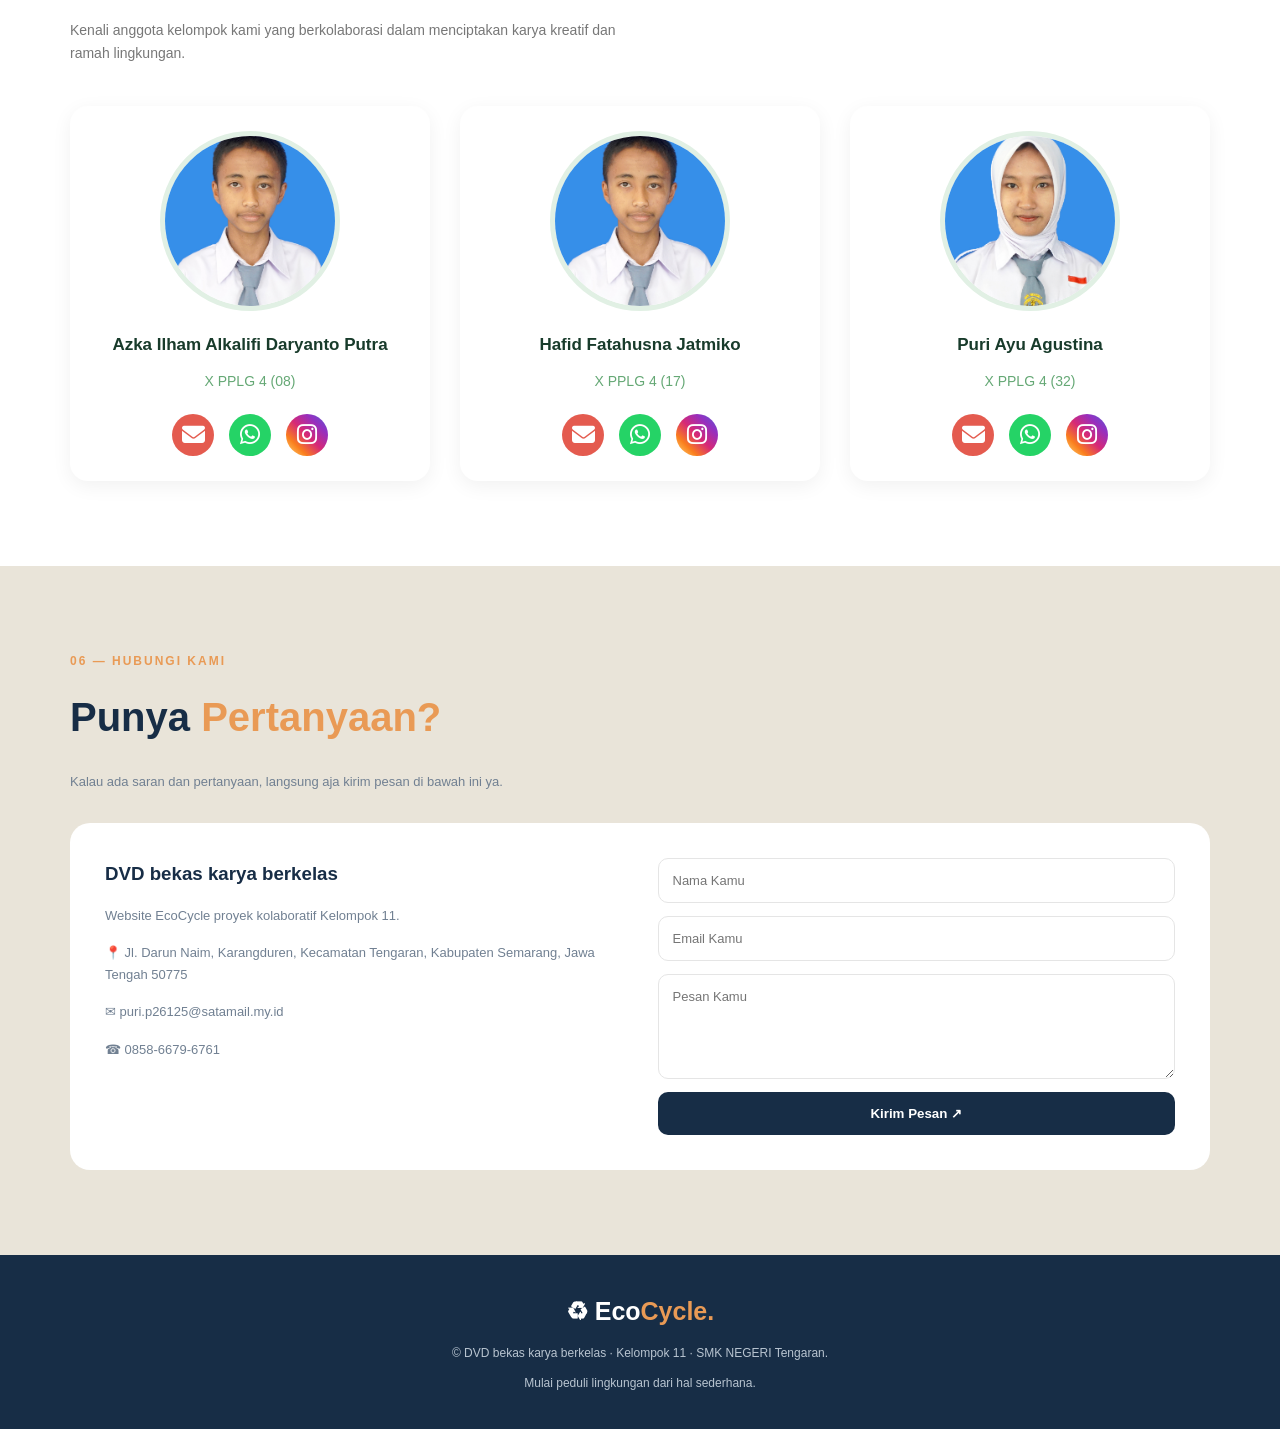
==== commit 48e7d97d: "Update index.html" ====
--- a/index.html
+++ b/index.html
@@ -397,7 +397,7 @@
         <div class="member-card">
 
             <div class="member-photo">
-                <img src="images/azka.JPG" alt="Foto Azka">
+                <img src="images/hafid.JPG" alt="Foto Azka">
             </div>
 
             <h3>Azka Ilham Alkalifi Daryanto Putra</h3>
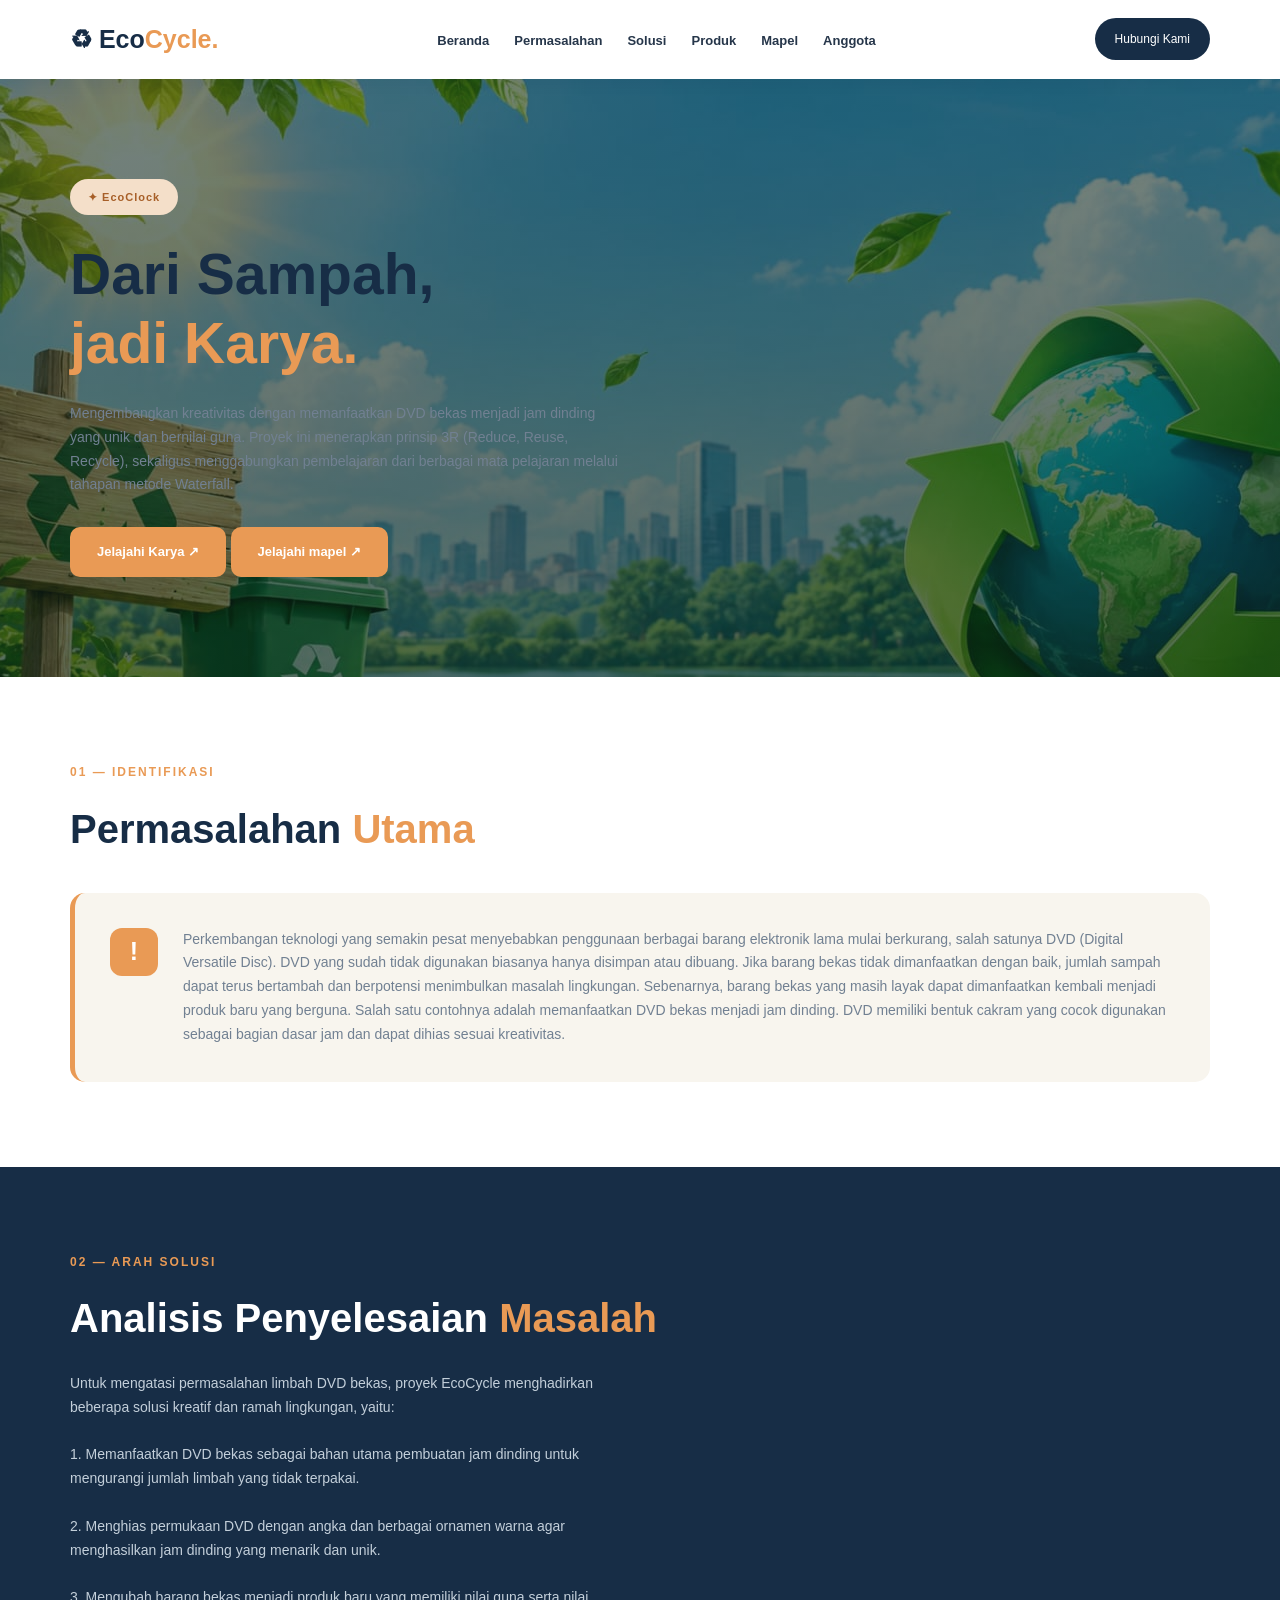
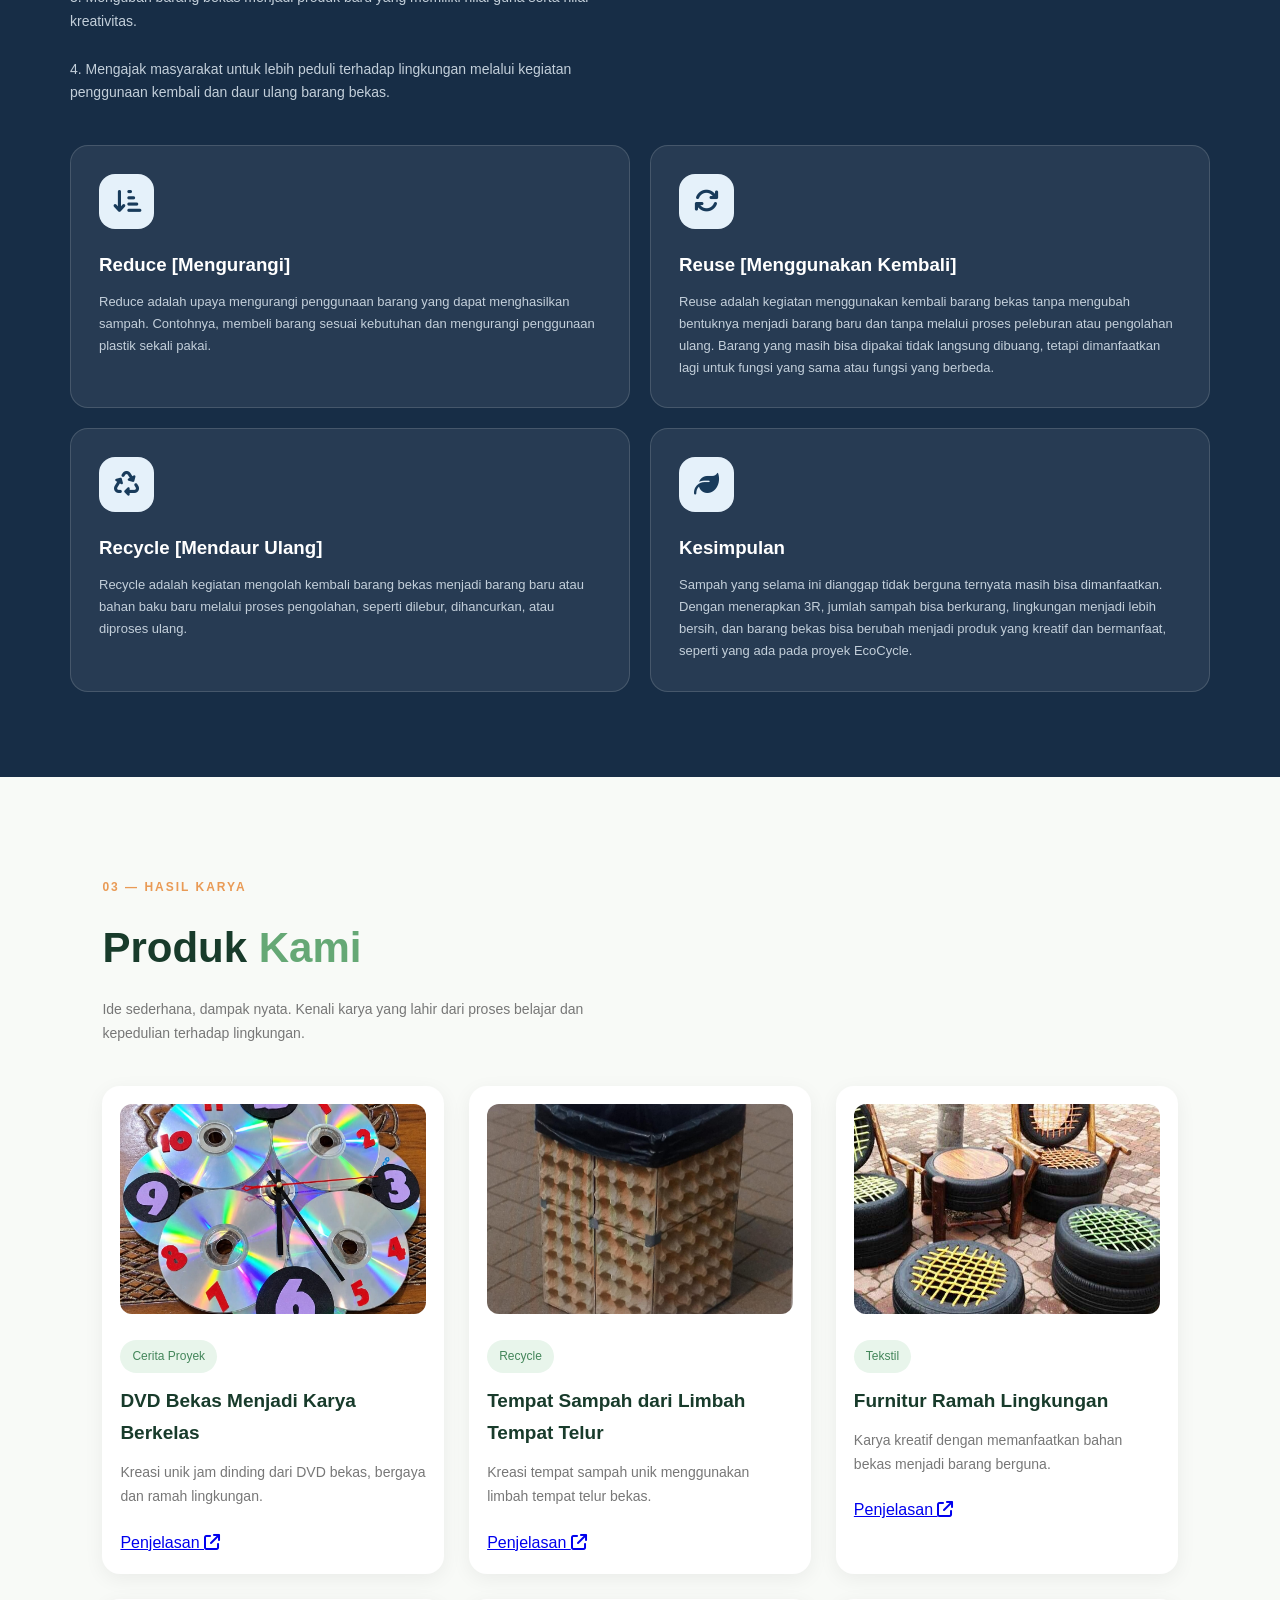
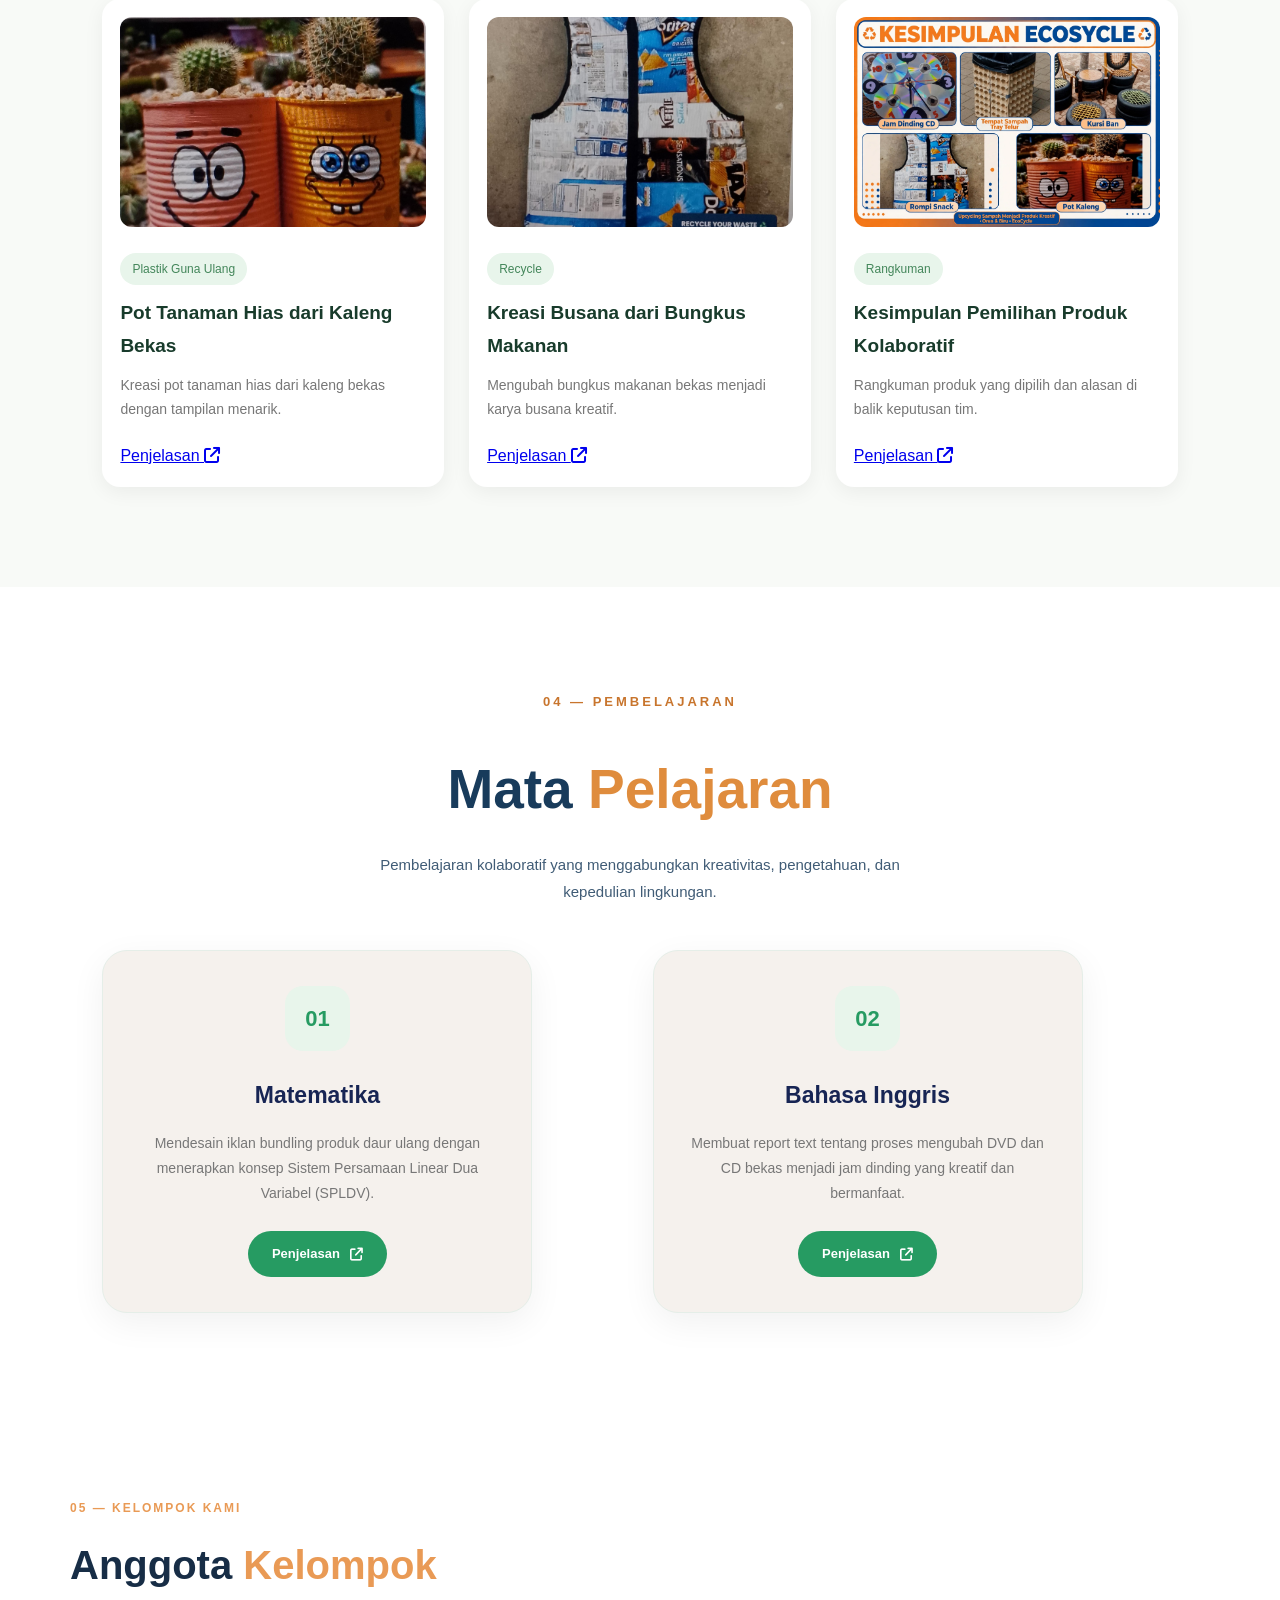
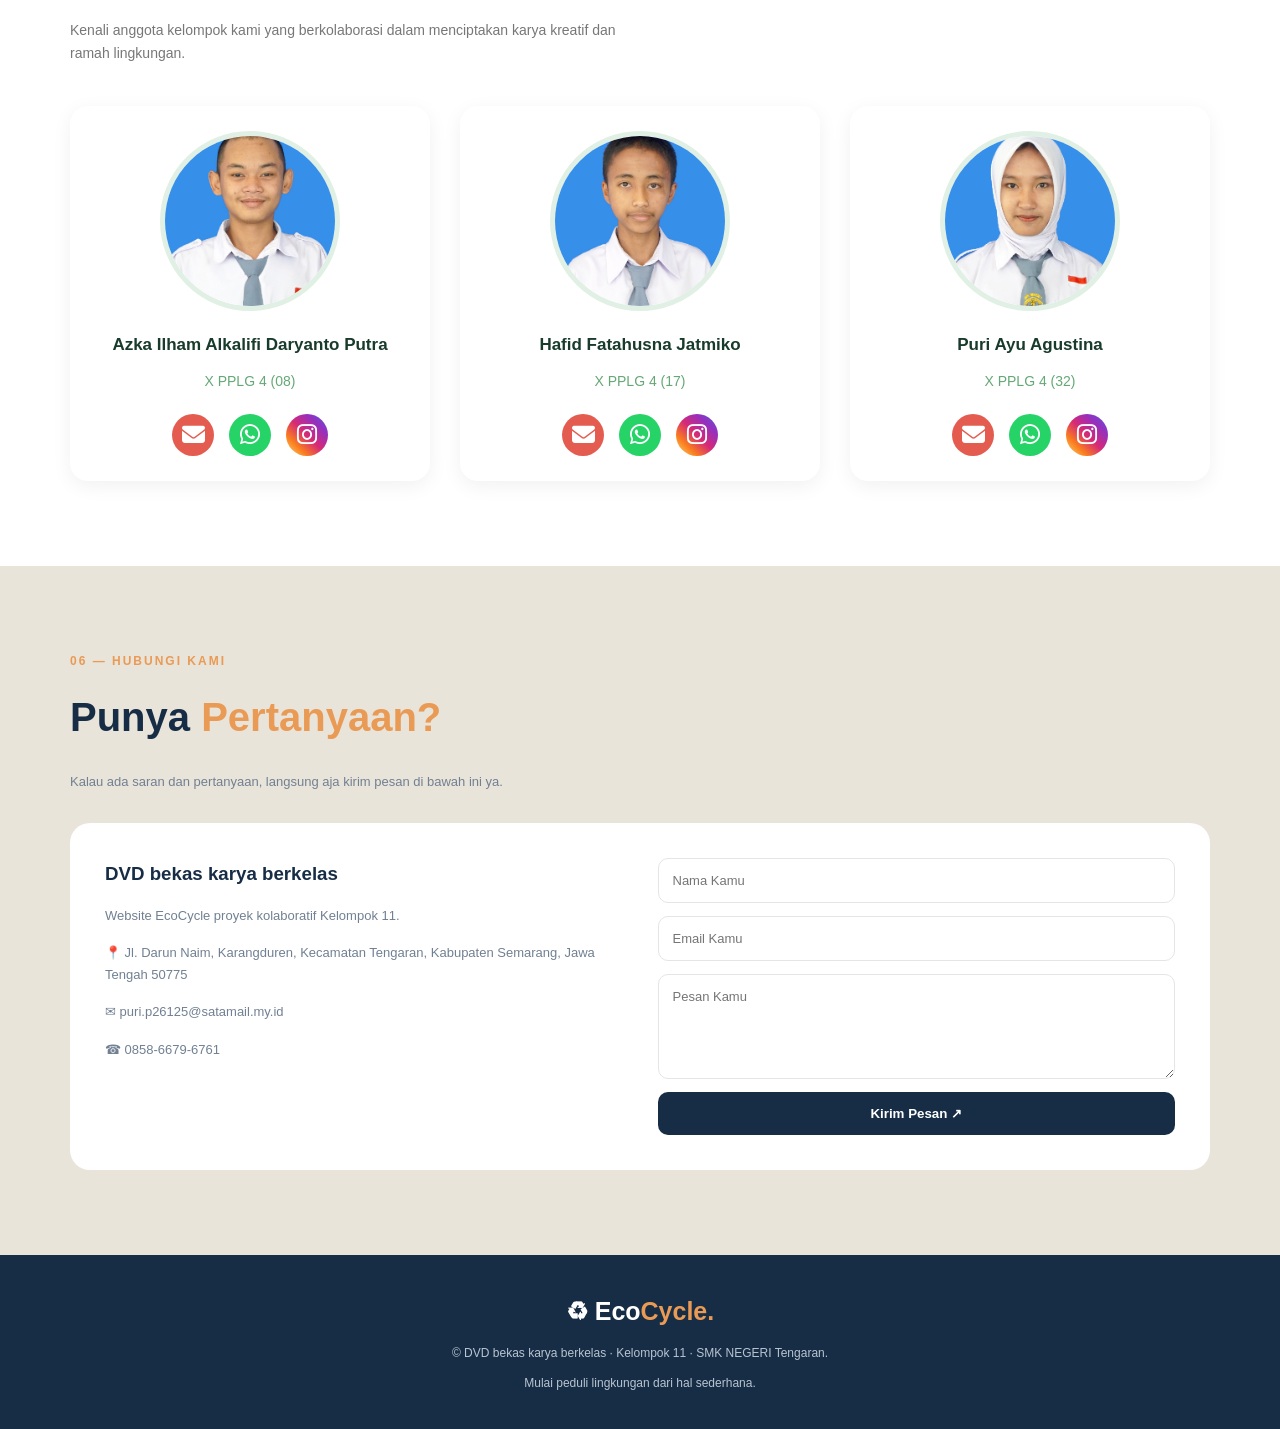
==== commit 38659a96: "Update fmt.Println message from 'Hello' to 'Goodbye'" ====
--- a/index.html
+++ b/index.html
@@ -397,7 +397,7 @@
         <div class="member-card">
 
             <div class="member-photo">
-                <img src="images/hafid.JPG" alt="Foto Azka">
+                <img src="images/azka.JPG" alt="Foto Azka">
             </div>
 
             <h3>Azka Ilham Alkalifi Daryanto Putra</h3>
